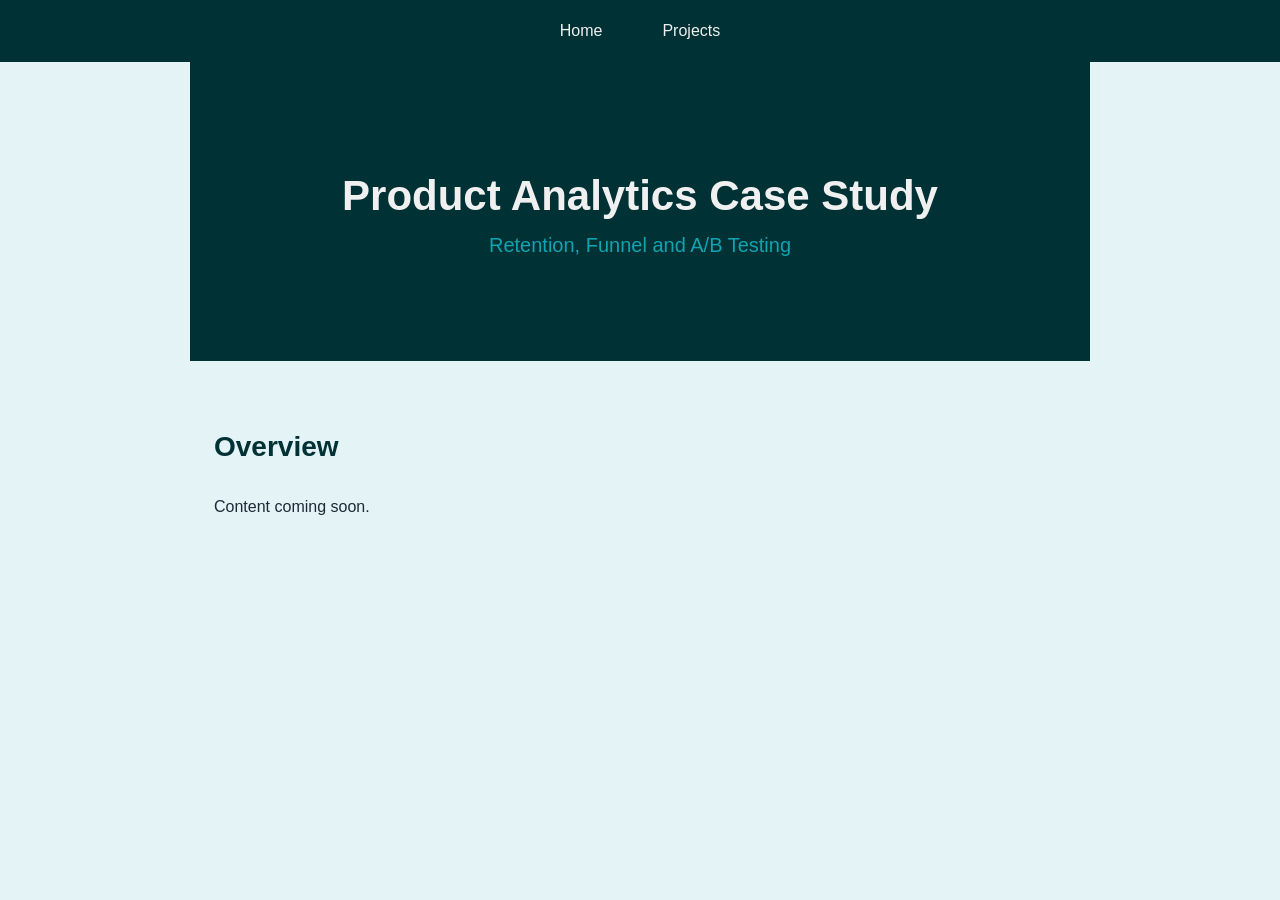
==== project-analytics.html @ c99d394a "Fix skills-group media query bug and clean up CSS" ====
<!DOCTYPE html>
<html lang="en">
<head>
    <meta charset="UTF-8">
    <meta name="viewport" content="width=device-width, initial-scale=1.0">
    <title>Product Analytics Case Study | Sara Hosseini</title>
    <link rel="stylesheet" href="css/style.css">
</head>

<body>
    <header>
        <nav>
            <ul>
                <li><a href="index.html">Home</a></li>
                <li><a href="index.html#projects">Projects</a></li>
            </ul>
        </nav>
    </header>

    <section id="hero">
        <h1>Product Analytics Case Study</h1>
        <p>Retention, Funnel and A/B Testing</p>
    </section>

    <section>
        <h2>Overview</h2>
        <p>Content coming soon.</p>
    </section>

    <script src="js/main.js"></script>
</body>
</html>
---- css/style.css ----
:root {
  --color-dark: #003135;
  --color-primary: #024950;
  --color-accent: #0fa4af;
  --color-warm: #964734;
  --color-bg-soft: #e3f3f6;
  --color-card: #ffffff;
  --color-text: #1f2937;
  --color-muted: #5b6b7a;
  --color-on-dark: #f0f0f0;
  --color-border: #b8dcd8;
}

* {
  margin: 0;
  padding: 0;
  box-sizing: border-box;
}

body {
  font-family: Arial, sans-serif;
  color: var(--color-text);
  line-height: 1.6;
  background-color: var(--color-bg-soft);
}

header {
  background-color: var(--color-dark);
  position: sticky;
  top: 0;
}

nav ul {
  list-style: none;
  display: flex;
  justify-content: center;
  gap: 60px;
  padding: 18px 0;
}

nav a {
  text-decoration: none;
  color: var(--color-on-dark);
}

nav a:hover {
  color: var(--color-accent);
}

#hero {
  text-align: center;
  padding: 100px 24px;
  background-color: var(--color-dark);
}

#hero h1 {
  font-size: 42px;
  color: var(--color-on-dark);
}

#hero p {
  font-size: 20px;
  color: var(--color-accent);
}

section {
  padding: 64px 24px;
  max-width: 900px;
  margin: 0 auto;
}

h2 {
  font-size: 28px;
  margin-bottom: 24px;
  color: var(--color-dark);
}

h3 {
  font-size: 20px;
  margin-bottom: 8px;
  color: var(--color-dark);
}

.skills-group h3 {
  margin-bottom: 12px;
}

.skills-group ul {
  list-style: none;
  display: grid;
  grid-template-columns: repeat(2, 1fr);
  gap: 16px;
  margin-bottom: 32px;
}

.skills-group li {
  background-color: var(--color-card);
  border: 1px solid var(--color-border);
  border-left: 4px solid var(--color-primary);
  box-shadow: 0 1px 3px rgba(11, 37, 69, 0.10);
  padding: 6px 16px;
  border-radius: 6px;
  text-align: left;
}

.project, .experience, .education {
  background-color: var(--color-card);
  padding: 24px;
  border-radius: 8px;
  margin-bottom: 24px;
  border: 1px solid var(--color-border);
  border-left: 4px solid var(--color-primary);
  box-shadow: 0 1px 3px rgba(11, 37, 69, 0.10);
}

.project ul, .experience ul {
  margin-left: 20px;
  margin-bottom: 12px;
}

.project p:has(.btn) {
  margin-bottom: 0;
}

.btn {
  display: inline-block;
  background-color: var(--color-dark);
  color: var(--color-on-dark);
  padding: 10px 24px;
  border-radius: 6px;
  text-decoration: none;
  font-weight: 500;
  margin-right: 12px;
  margin-top: 8px;
}

.btn:hover {
  background-color: var(--color-primary);
}

input[type="text"],
input[type="email"],
textarea {
  width: 100%;
  padding: 10px 12px;
  margin-bottom: 16px;
  border: 1px solid #ccc;
  font-family: inherit;
  border-radius: 4px;
}

input[type="submit"] {
  background-color: var(--color-dark);
  color: var(--color-on-dark);
  padding: 10px 20px;
  border: none;
  cursor: pointer;
  font-family: inherit;
  border-radius: 4px;
}

input[type="submit"]:hover {
  background-color: var(--color-primary);
}

@media (max-width: 600px) {
  nav ul {
    flex-wrap: wrap;
    gap: 16px;
  }

  #hero {
    padding: 60px 16px;
  }

  #hero h1 {
    font-size: 32px;
  }

  section {
    padding: 40px 16px;
  }

  .project, .experience, .education {
    padding: 16px;
  }
}
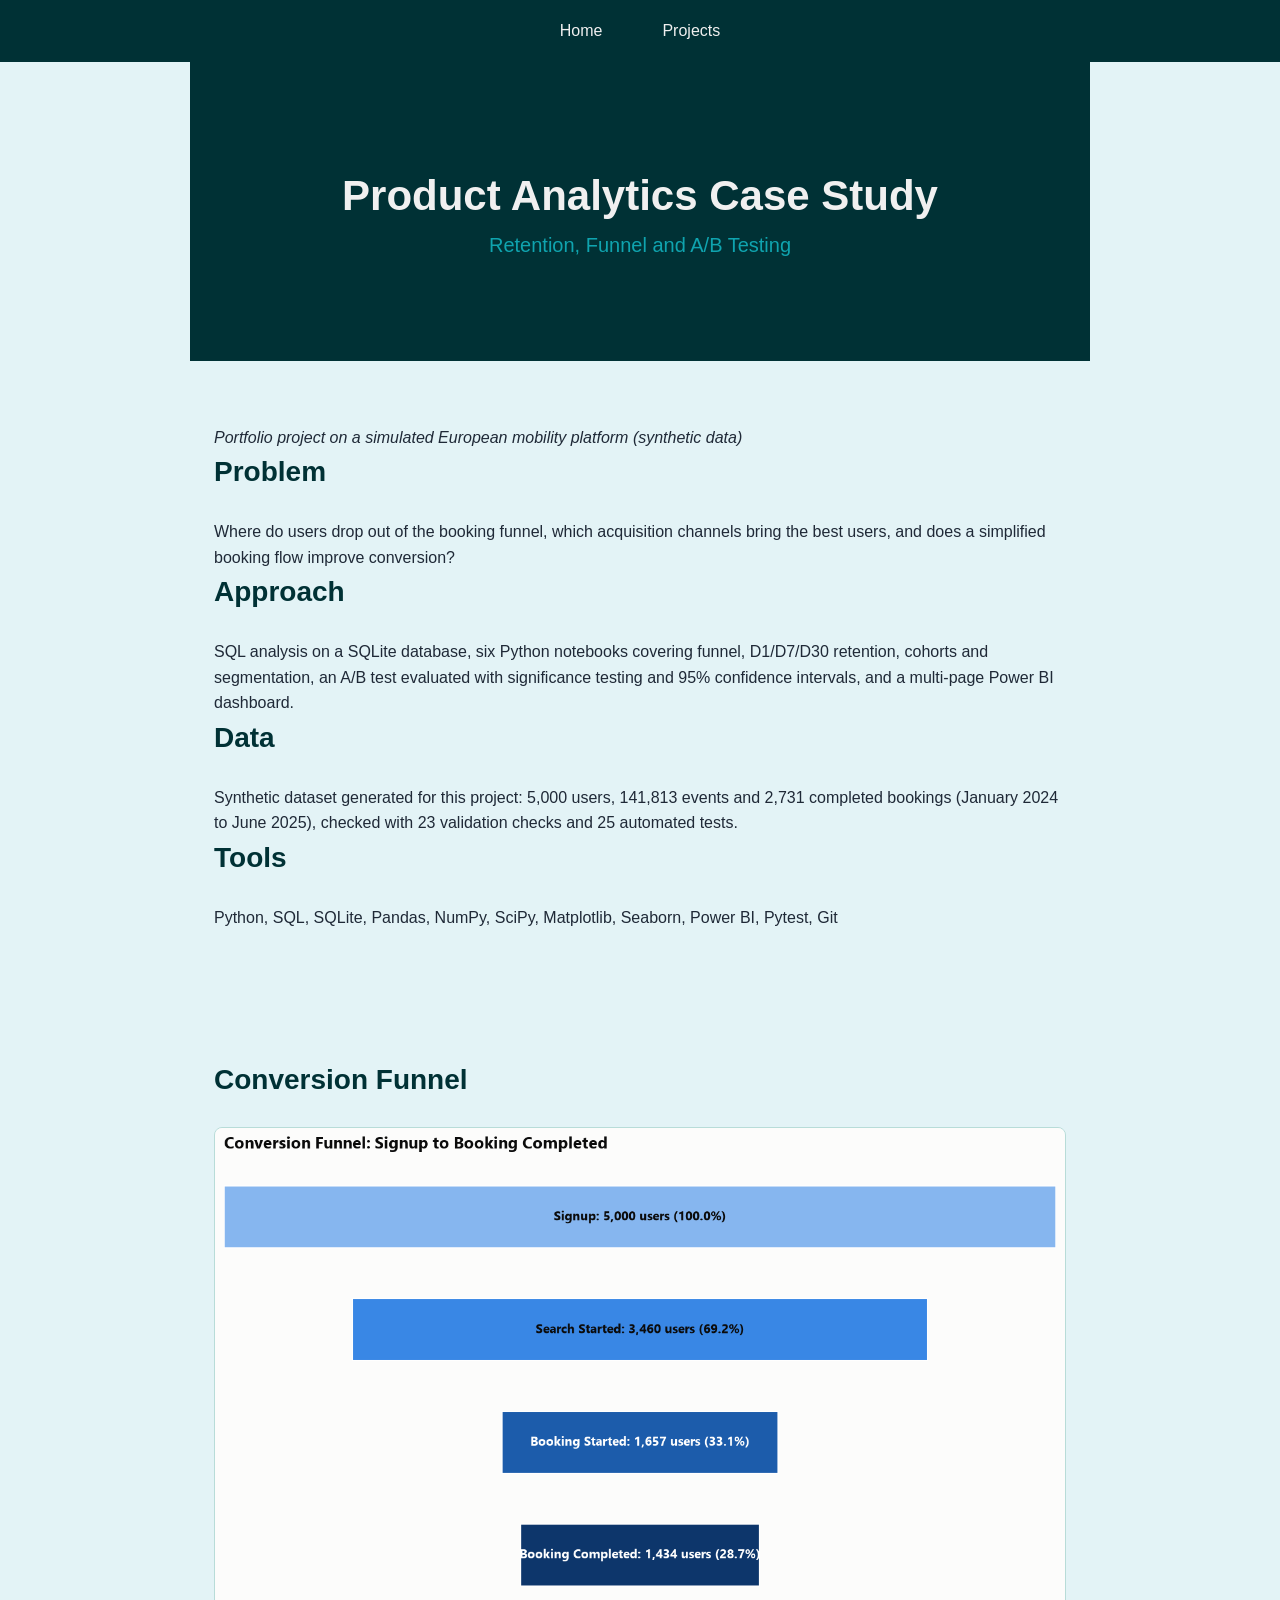
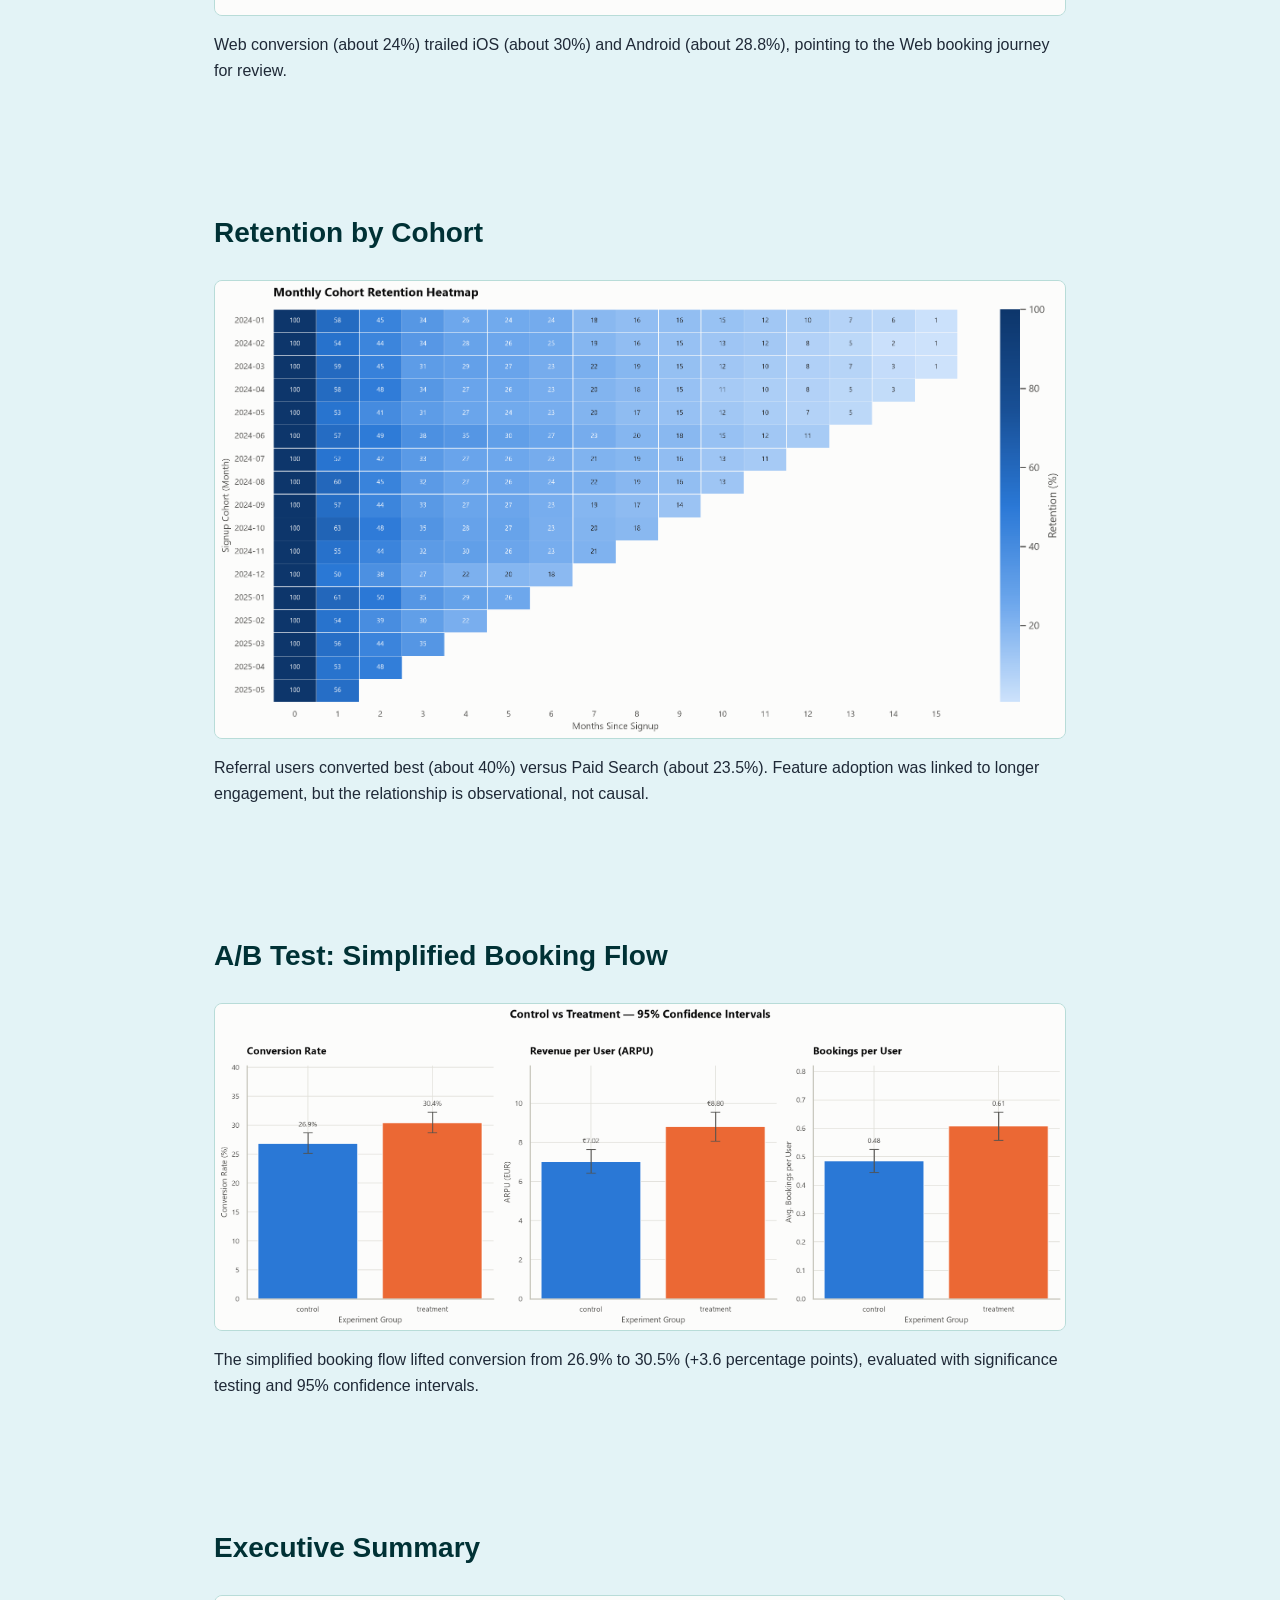
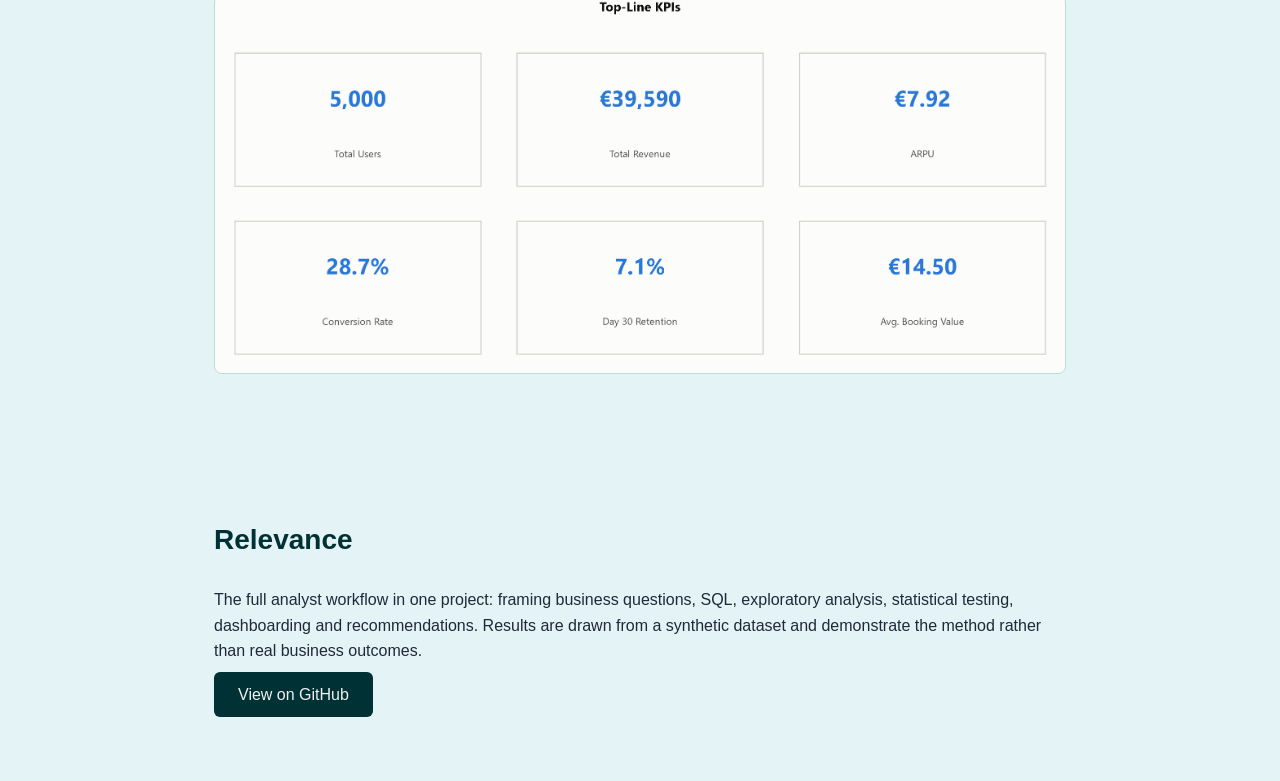
==== commit afbc1763: "Constrain image width for charts" ====
--- a/project-analytics.html
+++ b/project-analytics.html
@@ -23,8 +23,48 @@
     </section>
 
     <section>
-        <h2>Overview</h2>
-        <p>Content coming soon.</p>
+        <p><em>Portfolio project on a simulated European mobility platform (synthetic data)</em></p>
+
+        <h2>Problem</h2>
+        <p>Where do users drop out of the booking funnel, which acquisition channels bring the best users, and does a simplified booking flow improve conversion?</p>
+
+        <h2>Approach</h2>
+        <p>SQL analysis on a SQLite database, six Python notebooks covering funnel, D1/D7/D30 retention, cohorts and segmentation, an A/B test evaluated with significance testing and 95% confidence intervals, and a multi-page Power BI dashboard.</p>
+
+        <h2>Data</h2>
+        <p>Synthetic dataset generated for this project: 5,000 users, 141,813 events and 2,731 completed bookings (January 2024 to June 2025), checked with 23 validation checks and 25 automated tests.</p>
+
+        <h2>Tools</h2>
+        <p>Python, SQL, SQLite, Pandas, NumPy, SciPy, Matplotlib, Seaborn, Power BI, Pytest, Git</p>
+    </section>
+
+    <section>
+        <h2>Conversion Funnel</h2>
+        <img src="assets/images/23_conversion_funnel.png" alt="Conversion funnel chart showing drop-off at each booking stage">
+        <p>Web conversion (about 24%) trailed iOS (about 30%) and Android (about 28.8%), pointing to the Web booking journey for review.</p>
+    </section>
+
+    <section>
+        <h2>Retention by Cohort</h2>
+        <img src="assets/images/21_cohort_retention_heatmap.png" alt="Cohort retention heatmap showing D1, D7 and D30 retention by signup month">
+        <p>Referral users converted best (about 40%) versus Paid Search (about 23.5%). Feature adoption was linked to longer engagement, but the relationship is observational, not causal.</p>
+    </section>
+
+    <section>
+        <h2>A/B Test: Simplified Booking Flow</h2>
+        <img src="assets/images/32_experiment_dashboard.png" alt="A/B test dashboard comparing conversion rate between control and simplified booking flow">
+        <p>The simplified booking flow lifted conversion from 26.9% to 30.5% (+3.6 percentage points), evaluated with significance testing and 95% confidence intervals.</p>
+    </section>
+
+    <section>
+        <h2>Executive Summary</h2>
+        <img src="assets/images/33_executive_kpi_tiles.png" alt="Executive KPI dashboard tiles summarizing key metrics">
+    </section>
+
+    <section>
+        <h2>Relevance</h2>
+        <p>The full analyst workflow in one project: framing business questions, SQL, exploratory analysis, statistical testing, dashboarding and recommendations. Results are drawn from a synthetic dataset and demonstrate the method rather than real business outcomes.</p>
+        <p><a class="btn" href="https://github.com/Sara-Hosseini/product-analytics-case-study" target="_blank" rel="noopener noreferrer">View on GitHub</a></p>
     </section>
 
     <script src="js/main.js"></script>
--- a/css/style.css
+++ b/css/style.css
@@ -162,7 +162,14 @@
 input[type="submit"]:hover {
   background-color: var(--color-primary);
 }
-
+img {
+  max-width: 100%;
+  height: auto;
+  display: block;
+  margin: 16px 0;
+  border-radius: 8px;
+  border: 1px solid var(--color-border);
+}
 @media (max-width: 600px) {
   nav ul {
     flex-wrap: wrap;
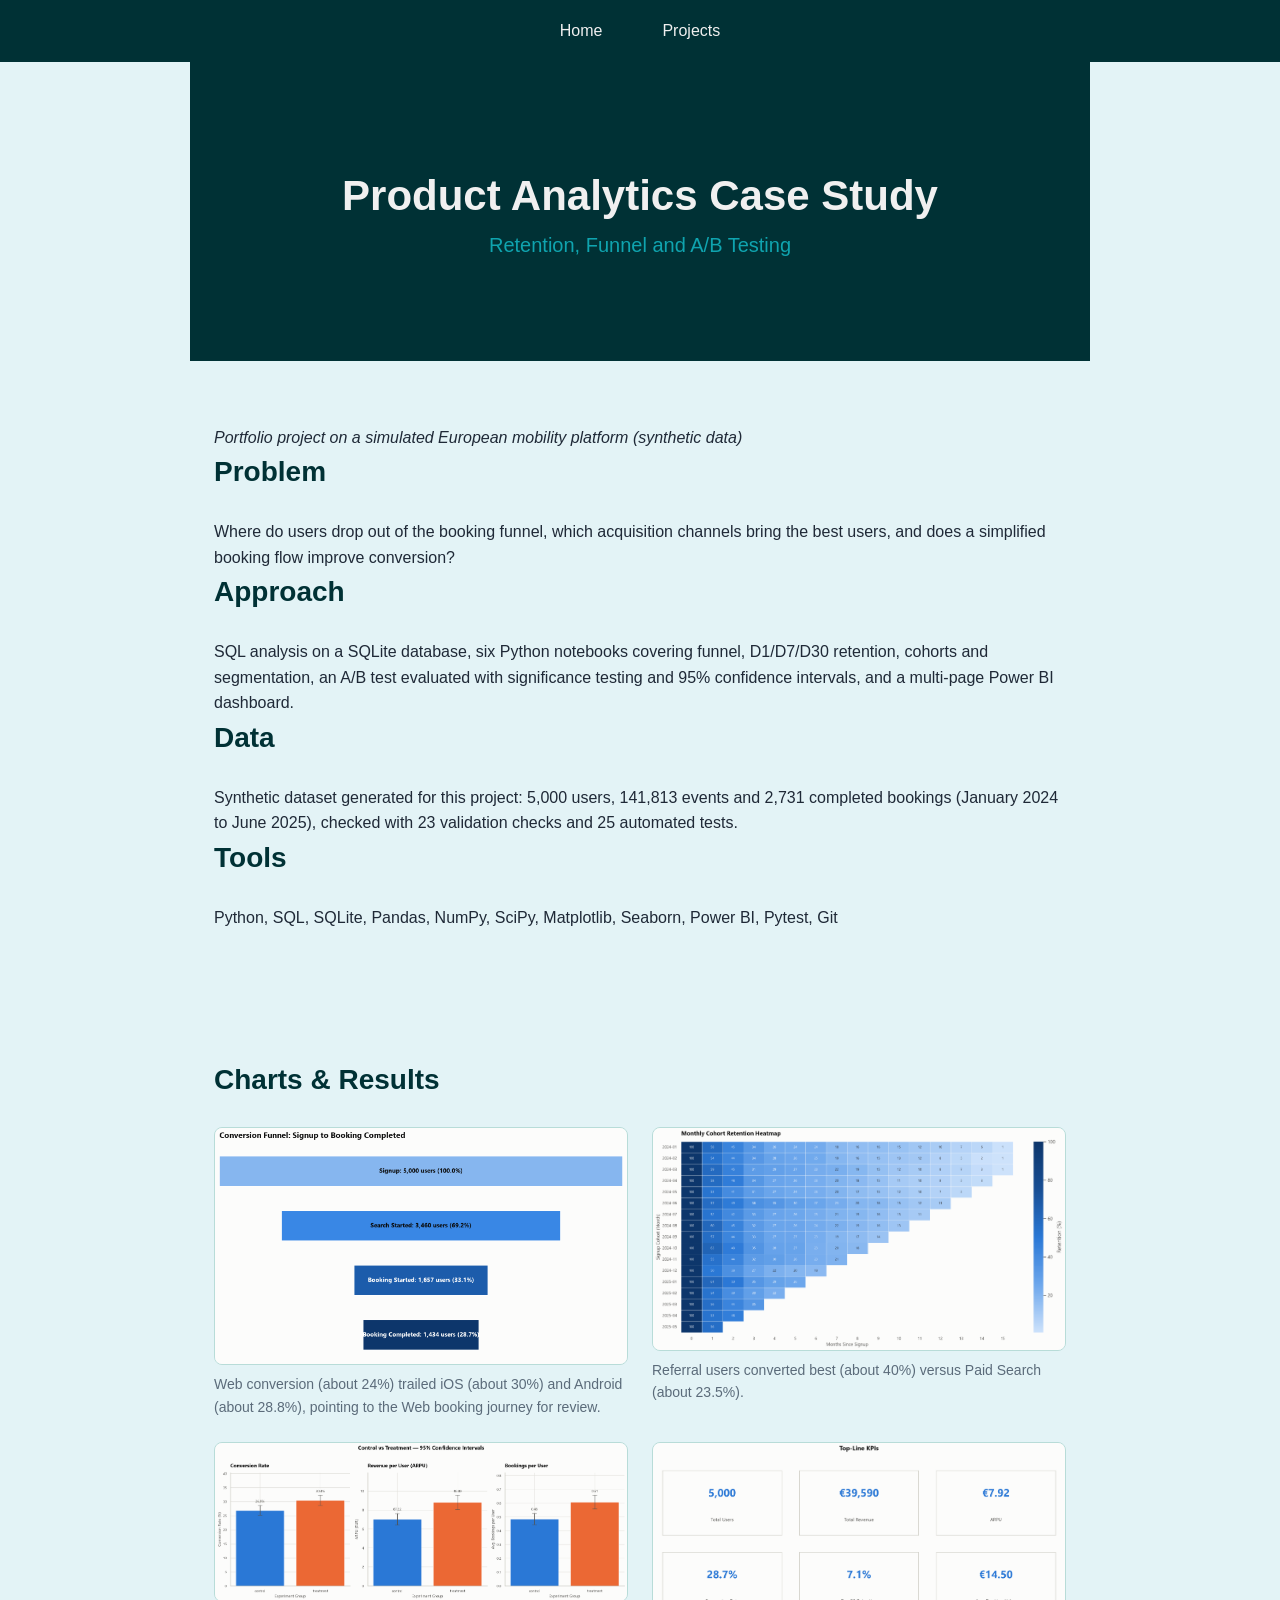
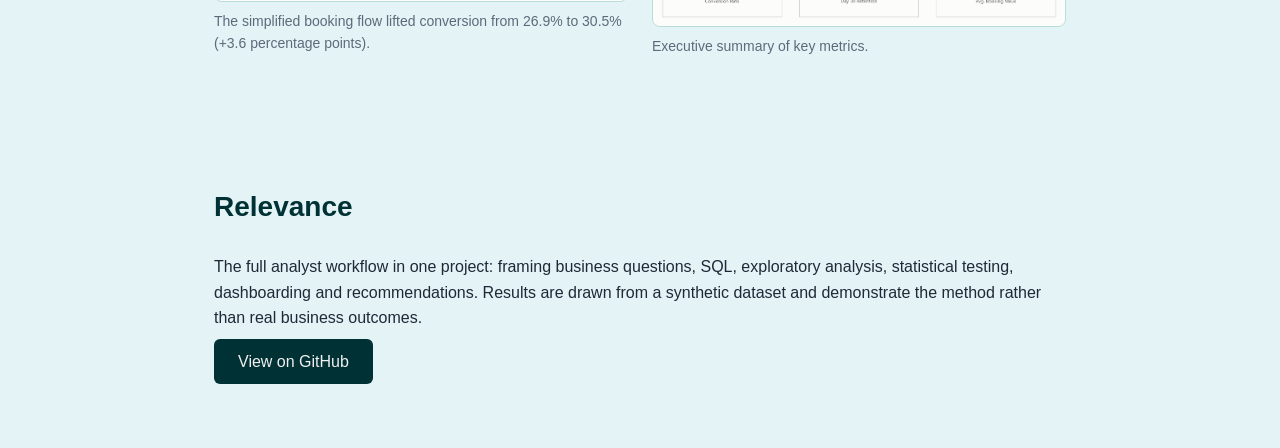
==== commit 2e3824f6: "Center the image lightbox dialog" ====
--- a/project-analytics.html
+++ b/project-analytics.html
@@ -39,26 +39,28 @@
     </section>
 
     <section>
-        <h2>Conversion Funnel</h2>
-        <img src="assets/images/23_conversion_funnel.png" alt="Conversion funnel chart showing drop-off at each booking stage">
-        <p>Web conversion (about 24%) trailed iOS (about 30%) and Android (about 28.8%), pointing to the Web booking journey for review.</p>
-    </section>
-
-    <section>
-        <h2>Retention by Cohort</h2>
-        <img src="assets/images/21_cohort_retention_heatmap.png" alt="Cohort retention heatmap showing D1, D7 and D30 retention by signup month">
-        <p>Referral users converted best (about 40%) versus Paid Search (about 23.5%). Feature adoption was linked to longer engagement, but the relationship is observational, not causal.</p>
-    </section>
-
-    <section>
-        <h2>A/B Test: Simplified Booking Flow</h2>
-        <img src="assets/images/32_experiment_dashboard.png" alt="A/B test dashboard comparing conversion rate between control and simplified booking flow">
-        <p>The simplified booking flow lifted conversion from 26.9% to 30.5% (+3.6 percentage points), evaluated with significance testing and 95% confidence intervals.</p>
-    </section>
-
-    <section>
-        <h2>Executive Summary</h2>
-        <img src="assets/images/33_executive_kpi_tiles.png" alt="Executive KPI dashboard tiles summarizing key metrics">
+        <h2>Charts &amp; Results</h2>
+        <div class="chart-grid">
+            <figure>
+                <img src="assets/images/23_conversion_funnel.png" alt="Conversion funnel chart showing drop-off at each booking stage" onclick="openImage(this)">
+                <figcaption>Web conversion (about 24%) trailed iOS (about 30%) and Android (about 28.8%), pointing to the Web booking journey for review.</figcaption>
+            </figure>
+            <figure>
+                <img src="assets/images/21_cohort_retention_heatmap.png" alt="Cohort retention heatmap showing D1, D7 and D30 retention by signup month" onclick="openImage(this)">
+                <figcaption>Referral users converted best (about 40%) versus Paid Search (about 23.5%).</figcaption>
+            </figure>
+            <figure>
+                <img src="assets/images/32_experiment_dashboard.png" alt="A/B test dashboard comparing conversion rate between control and simplified booking flow" onclick="openImage(this)">
+                <figcaption>The simplified booking flow lifted conversion from 26.9% to 30.5% (+3.6 percentage points).</figcaption>
+            </figure>
+            <figure>
+                <img src="assets/images/33_executive_kpi_tiles.png" alt="Executive KPI dashboard tiles summarizing key metrics" onclick="openImage(this)">
+                <figcaption>Executive summary of key metrics.</figcaption>
+            </figure>
+        </div>
+        <dialog id="imgDialog">
+            <img id="imgDialogContent" src="" alt="">
+        </dialog>
     </section>
 
     <section>
--- a/css/style.css
+++ b/css/style.css
@@ -162,6 +162,7 @@
 input[type="submit"]:hover {
   background-color: var(--color-primary);
 }
+
 img {
   max-width: 100%;
   height: auto;
@@ -170,12 +171,59 @@
   border-radius: 8px;
   border: 1px solid var(--color-border);
 }
+
+.chart-grid {
+  display: grid;
+  grid-template-columns: repeat(2, 1fr);
+  gap: 24px;
+}
+
+.chart-grid figure img {
+  margin: 0 0 8px 0;
+}
+
+.chart-grid figcaption {
+  font-size: 14px;
+  color: var(--color-muted);
+}
+
+.chart-grid img {
+  cursor: pointer;
+}
+
+dialog {
+  border: none;
+  border-radius: 8px;
+  padding: 0;
+  max-width: 90vw;
+  max-height: 90vh;
+  margin: auto;
+  position: fixed;
+}
+
+dialog::backdrop {
+  background: rgba(0, 0, 0, 0.7);
+}
+
+dialog img {
+  display: block;
+  max-width: 100%;
+  max-height: 90vh;
+  margin: 0;
+  border: none;
+  border-radius: 8px;
+}
+
 @media (max-width: 600px) {
   nav ul {
     flex-wrap: wrap;
     gap: 16px;
   }
 
+  .chart-grid {
+    grid-template-columns: 1fr;
+  }
+
   #hero {
     padding: 60px 16px;
   }
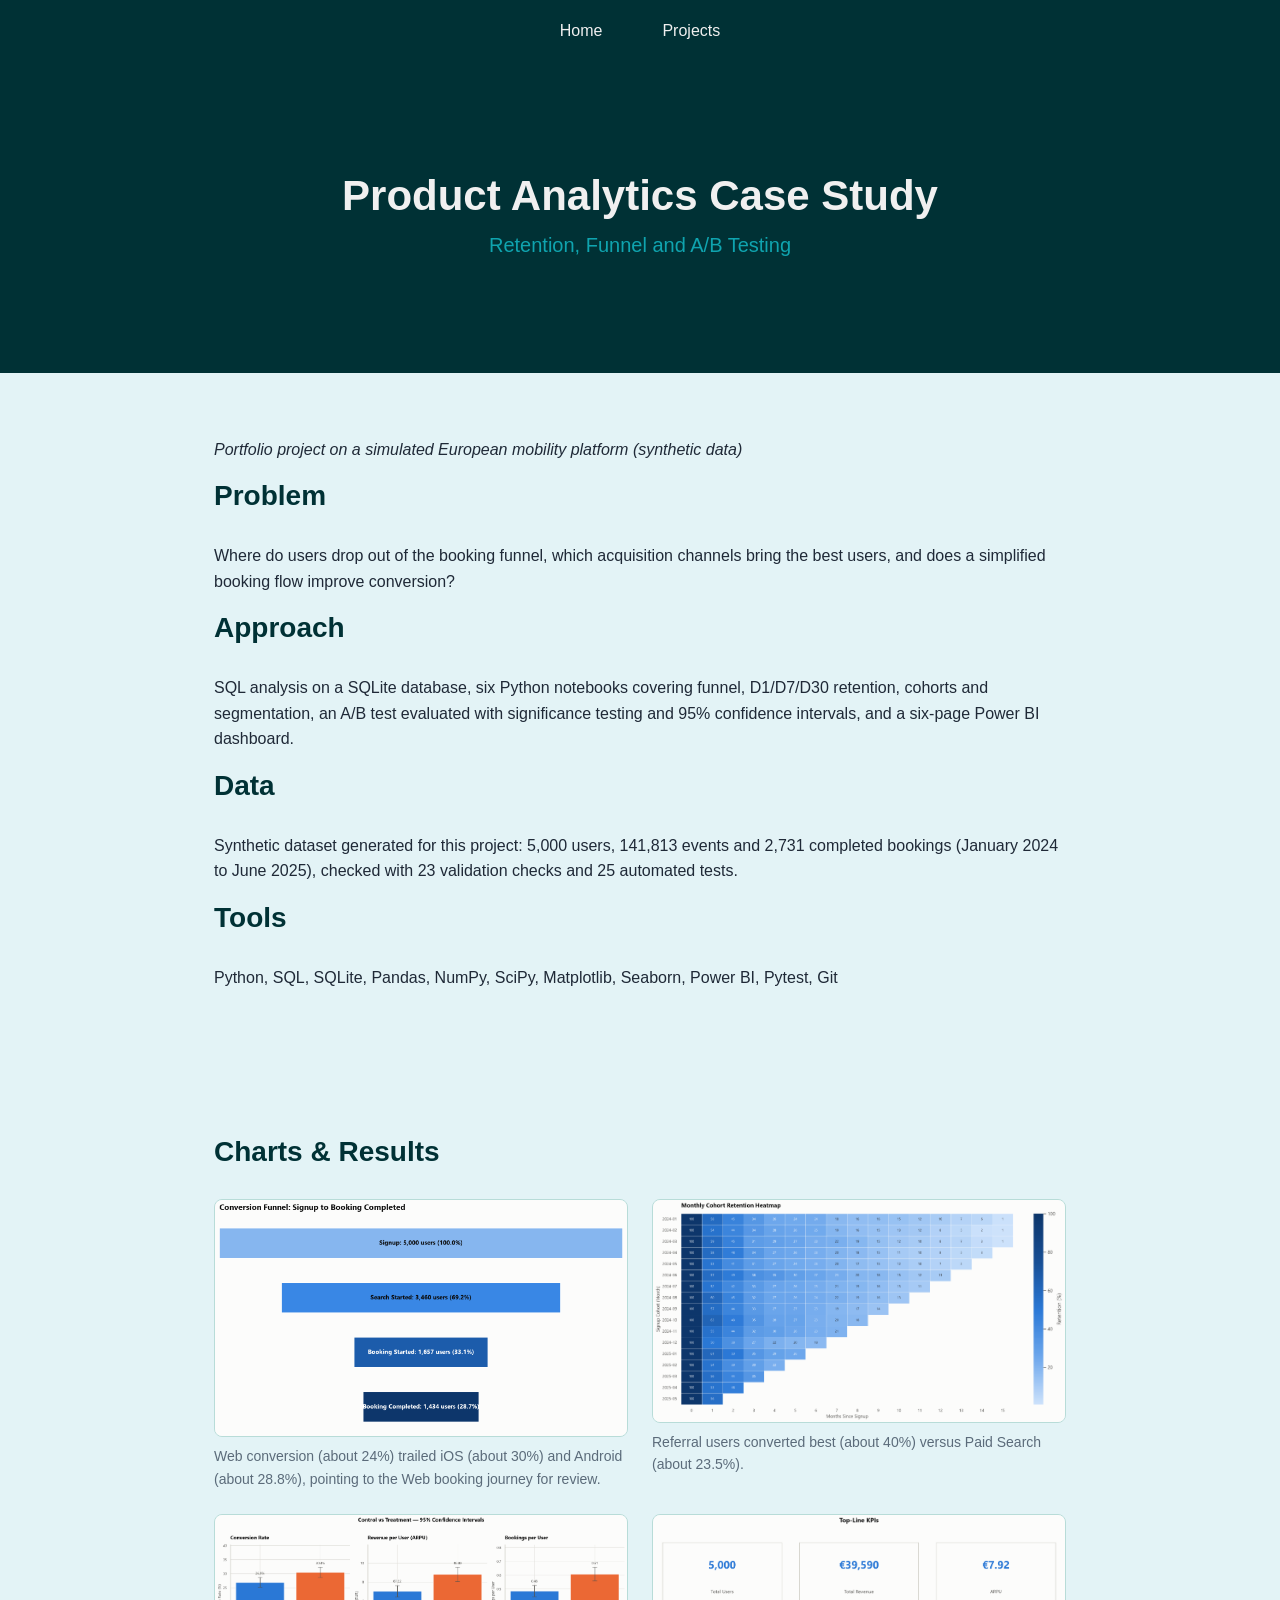
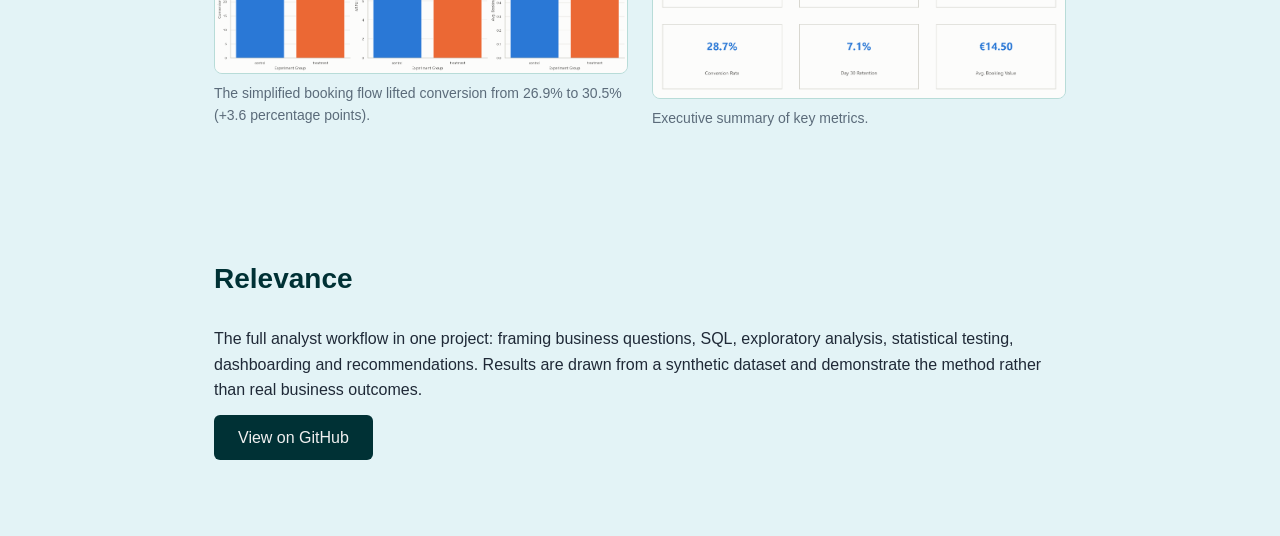
==== commit 279dcd4f: "Use six-page wording on analytics page" ====
--- a/project-analytics.html
+++ b/project-analytics.html
@@ -29,7 +29,7 @@
         <p>Where do users drop out of the booking funnel, which acquisition channels bring the best users, and does a simplified booking flow improve conversion?</p>
 
         <h2>Approach</h2>
-        <p>SQL analysis on a SQLite database, six Python notebooks covering funnel, D1/D7/D30 retention, cohorts and segmentation, an A/B test evaluated with significance testing and 95% confidence intervals, and a multi-page Power BI dashboard.</p>
+        <p>SQL analysis on a SQLite database, six Python notebooks covering funnel, D1/D7/D30 retention, cohorts and segmentation, an A/B test evaluated with significance testing and 95% confidence intervals, and a six-page Power BI dashboard.</p>
 
         <h2>Data</h2>
         <p>Synthetic dataset generated for this project: 5,000 users, 141,813 events and 2,731 completed bookings (January 2024 to June 2025), checked with 23 validation checks and 25 automated tests.</p>
--- a/css/style.css
+++ b/css/style.css
@@ -11,6 +11,11 @@
   --color-border: #b8dcd8;
 }
 
+html, body {
+  margin: 0;
+  padding: 0;
+}
+
 * {
   margin: 0;
   padding: 0;
@@ -51,6 +56,7 @@
   text-align: center;
   padding: 100px 24px;
   background-color: var(--color-dark);
+  max-width: none;
 }
 
 #hero h1 {
@@ -79,6 +85,10 @@
   font-size: 20px;
   margin-bottom: 8px;
   color: var(--color-dark);
+}
+
+p {
+  margin-bottom: 12px;
 }
 
 .skills-group h3 {
@@ -113,13 +123,9 @@
   box-shadow: 0 1px 3px rgba(11, 37, 69, 0.10);
 }
 
-.project ul, .experience ul {
+.project ul, .experience ul, .bullets {
   margin-left: 20px;
   margin-bottom: 12px;
-}
-
-.project p:has(.btn) {
-  margin-bottom: 0;
 }
 
 .btn {
@@ -130,12 +136,27 @@
   border-radius: 6px;
   text-decoration: none;
   font-weight: 500;
-  margin-right: 12px;
-  margin-top: 8px;
 }
 
 .btn:hover {
   background-color: var(--color-primary);
+}
+
+.btn-group {
+  display: flex;
+  flex-wrap: wrap;
+  gap: 12px;
+  margin: 16px 0 32px 0;
+}
+
+.project .btn-group {
+  margin-bottom: 0;
+}
+
+label {
+  display: block;
+  margin-bottom: 4px;
+  font-weight: 500;
 }
 
 input[type="text"],
@@ -180,15 +201,12 @@
 
 .chart-grid figure img {
   margin: 0 0 8px 0;
+  cursor: pointer;
 }
 
 .chart-grid figcaption {
   font-size: 14px;
   color: var(--color-muted);
-}
-
-.chart-grid img {
-  cursor: pointer;
 }
 
 dialog {
@@ -214,6 +232,40 @@
   border-radius: 8px;
 }
 
+.table-wrap {
+  overflow-x: auto;
+  margin: 16px 0 8px 0;
+}
+
+table {
+  width: 100%;
+  border-collapse: collapse;
+  background-color: var(--color-card);
+  font-size: 15px;
+}
+
+th, td {
+  padding: 10px 12px;
+  text-align: left;
+  border-bottom: 1px solid var(--color-border);
+}
+
+th {
+  background-color: var(--color-dark);
+  color: var(--color-on-dark);
+  font-weight: 600;
+}
+
+tbody tr:hover {
+  background-color: var(--color-bg-soft);
+}
+
+.note {
+  font-size: 14px;
+  color: var(--color-muted);
+  margin-bottom: 24px;
+}
+
 @media (max-width: 600px) {
   nav ul {
     flex-wrap: wrap;
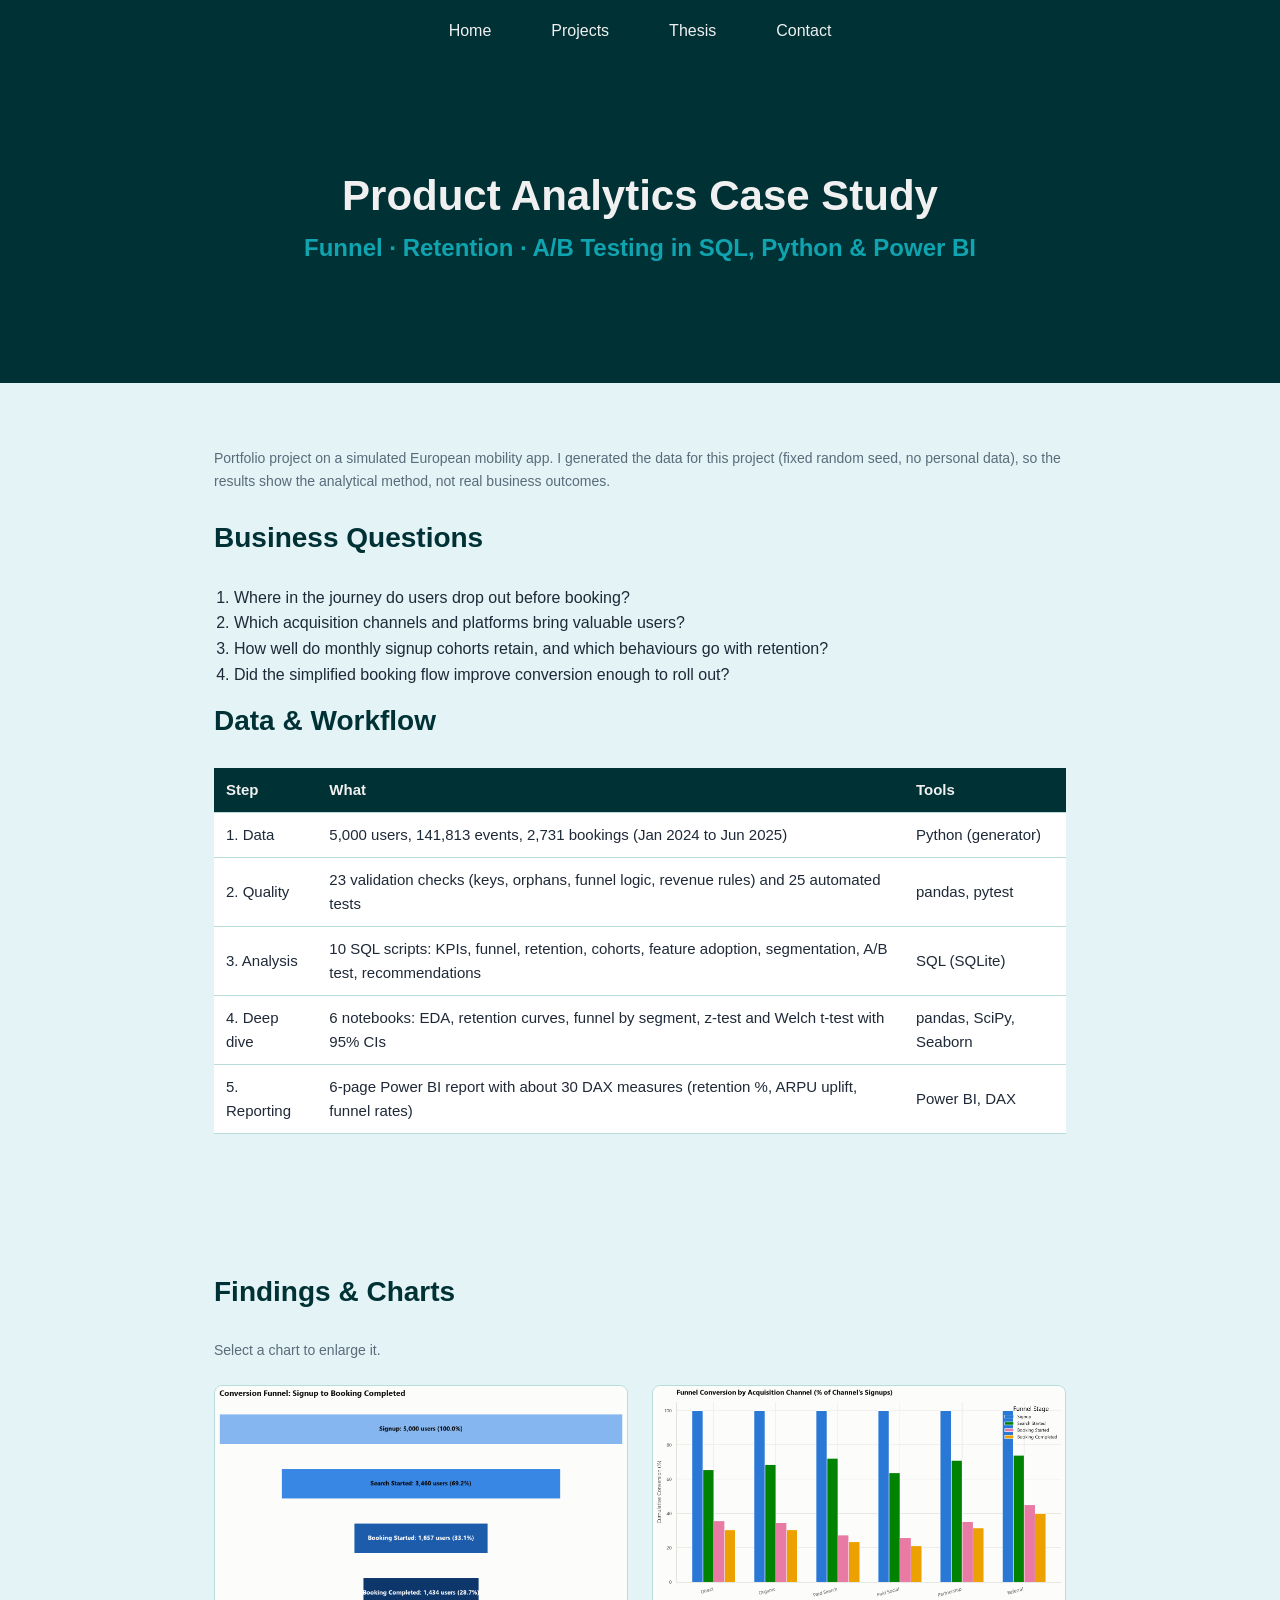
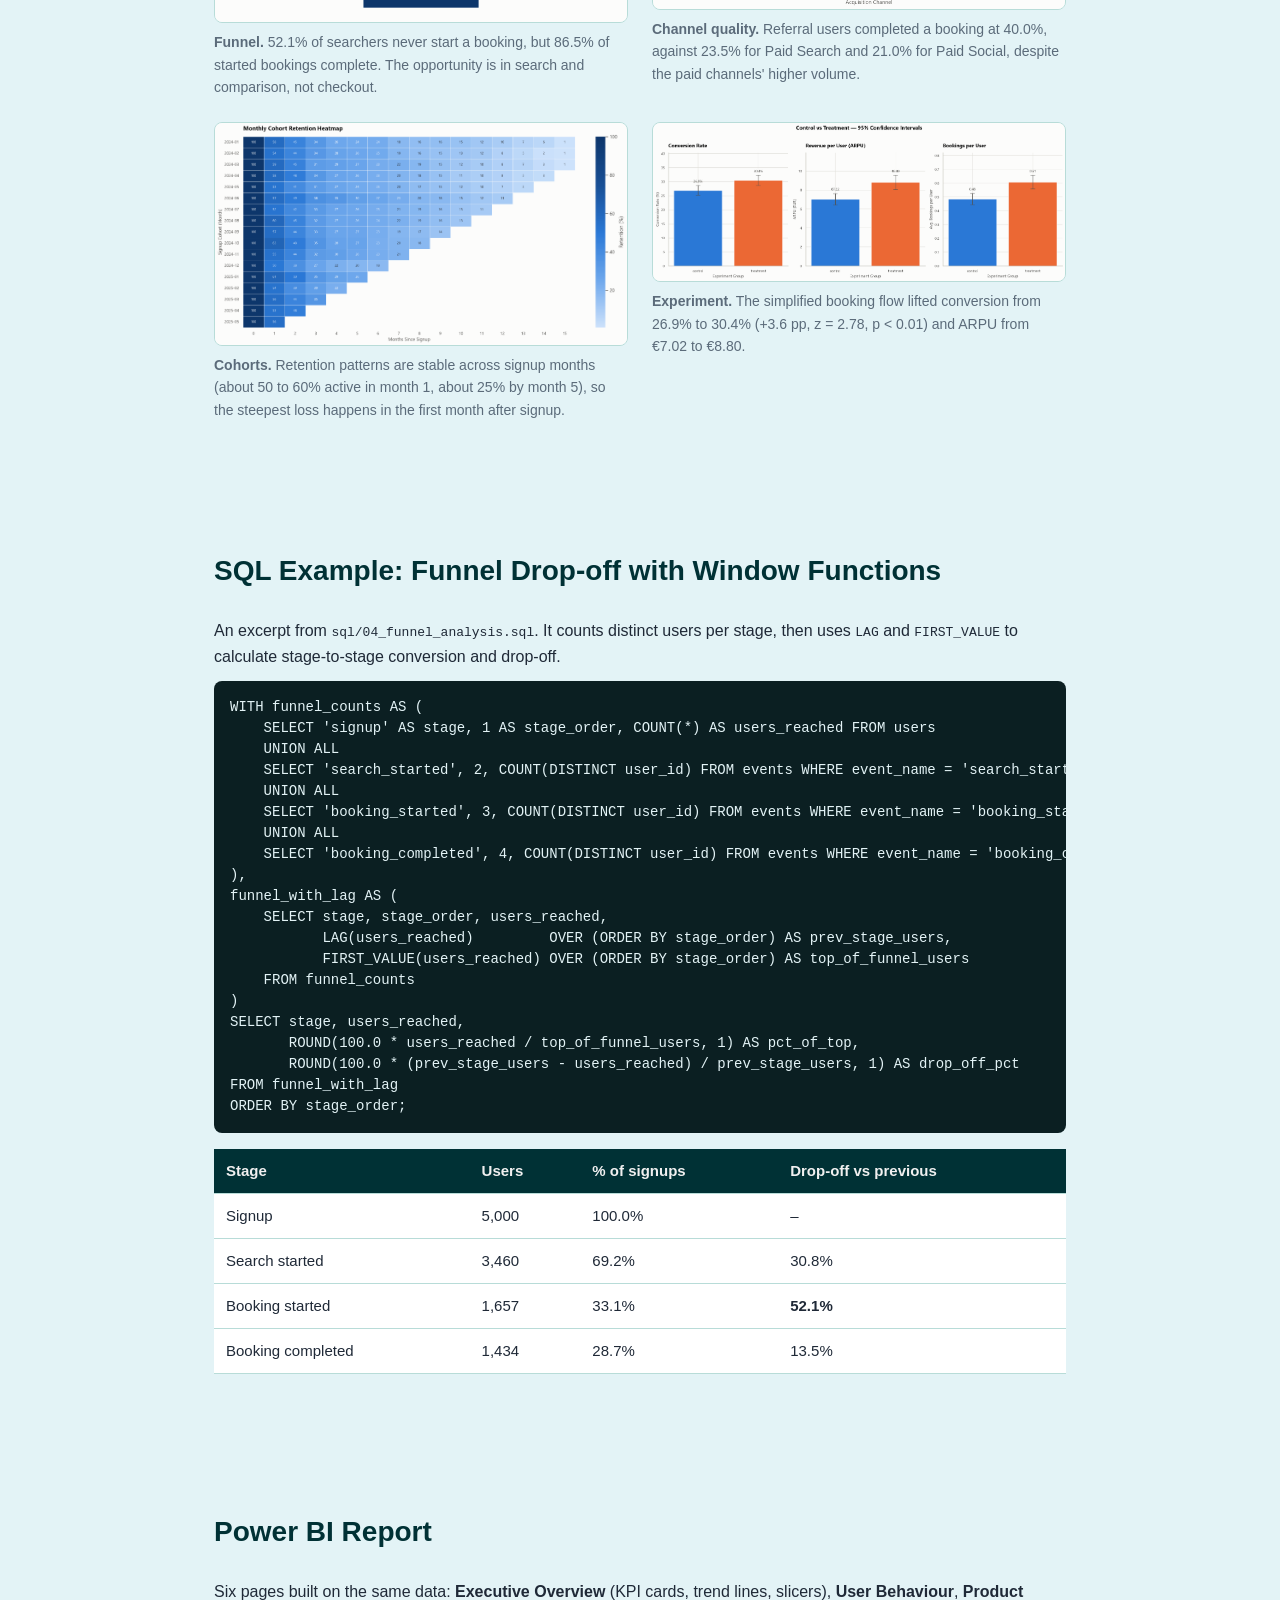
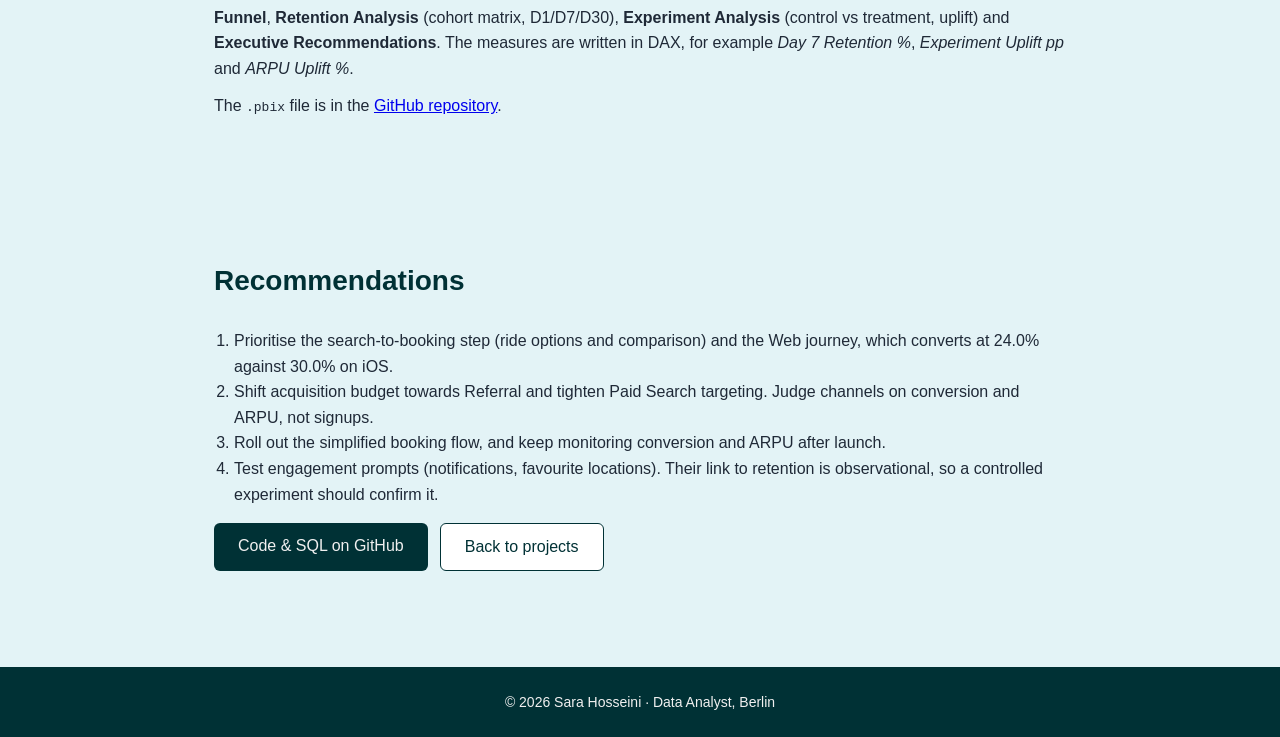
==== commit 04b58c3f: "Reposition site as Data Analyst portfolio: hero, evidence links, SQL example, fixed captions, SEO, a" ====
--- a/project-analytics.html
+++ b/project-analytics.html
@@ -3,72 +3,157 @@
 <head>
     <meta charset="UTF-8">
     <meta name="viewport" content="width=device-width, initial-scale=1.0">
-    <title>Product Analytics Case Study | Sara Hosseini</title>
-    <link rel="stylesheet" href="css/style.css">
+    <title>Product Analytics Case Study (SQL, Python, Power BI) | Sara Hosseini</title>
+    <meta name="description" content="End-to-end product analytics case study by Sara Hosseini: SQL funnel and cohort analysis, Python EDA, A/B testing with confidence intervals and a six-page Power BI dashboard.">
+    <link rel="canonical" href="https://sara-hosseini.github.io/project-analytics.html">
+    <meta property="og:title" content="Product Analytics Case Study | Sara Hosseini">
+    <meta property="og:description" content="Funnel, retention, cohort and A/B test analysis in SQL, Python and Power BI.">
+    <meta property="og:image" content="https://sara-hosseini.github.io/assets/images/23_conversion_funnel.png">
+    <link rel="icon" href="data:image/svg+xml,%3Csvg xmlns='http://www.w3.org/2000/svg' viewBox='0 0 32 32'%3E%3Crect width='32' height='32' rx='6' fill='%23003135'/%3E%3Ctext x='16' y='22' font-family='Arial' font-size='16' font-weight='bold' fill='%230fa4af' text-anchor='middle'%3ESH%3C/text%3E%3C/svg%3E">
+    <link rel="stylesheet" href="css/style.css?v=3">
 </head>
 
 <body>
+    <a class="skip-link" href="#main">Skip to content</a>
     <header>
-        <nav>
+        <nav aria-label="Main">
             <ul>
                 <li><a href="index.html">Home</a></li>
                 <li><a href="index.html#projects">Projects</a></li>
+                <li><a href="project-thesis.html">Thesis</a></li>
+                <li><a href="index.html#contact">Contact</a></li>
             </ul>
         </nav>
     </header>
 
+    <main id="main">
     <section id="hero">
         <h1>Product Analytics Case Study</h1>
-        <p>Retention, Funnel and A/B Testing</p>
+        <p class="hero-title">Funnel · Retention · A/B Testing in SQL, Python &amp; Power BI</p>
     </section>
 
     <section>
-        <p><em>Portfolio project on a simulated European mobility platform (synthetic data)</em></p>
+        <p class="note">Portfolio project on a simulated European mobility app. I generated the data for this project (fixed random seed, no personal data), so the results show the analytical method, not real business outcomes.</p>
 
-        <h2>Problem</h2>
-        <p>Where do users drop out of the booking funnel, which acquisition channels bring the best users, and does a simplified booking flow improve conversion?</p>
+        <h2>Business Questions</h2>
+        <ol class="bullets">
+            <li>Where in the journey do users drop out before booking?</li>
+            <li>Which acquisition channels and platforms bring valuable users?</li>
+            <li>How well do monthly signup cohorts retain, and which behaviours go with retention?</li>
+            <li>Did the simplified booking flow improve conversion enough to roll out?</li>
+        </ol>
 
-        <h2>Approach</h2>
-        <p>SQL analysis on a SQLite database, six Python notebooks covering funnel, D1/D7/D30 retention, cohorts and segmentation, an A/B test evaluated with significance testing and 95% confidence intervals, and a six-page Power BI dashboard.</p>
-
-        <h2>Data</h2>
-        <p>Synthetic dataset generated for this project: 5,000 users, 141,813 events and 2,731 completed bookings (January 2024 to June 2025), checked with 23 validation checks and 25 automated tests.</p>
-
-        <h2>Tools</h2>
-        <p>Python, SQL, SQLite, Pandas, NumPy, SciPy, Matplotlib, Seaborn, Power BI, Pytest, Git</p>
+        <h2>Data &amp; Workflow</h2>
+        <div class="table-wrap">
+            <table>
+                <thead><tr><th>Step</th><th>What</th><th>Tools</th></tr></thead>
+                <tbody>
+                    <tr><td>1. Data</td><td>5,000 users, 141,813 events, 2,731 bookings (Jan 2024 to Jun 2025)</td><td>Python (generator)</td></tr>
+                    <tr><td>2. Quality</td><td>23 validation checks (keys, orphans, funnel logic, revenue rules) and 25 automated tests</td><td>pandas, pytest</td></tr>
+                    <tr><td>3. Analysis</td><td>10 SQL scripts: KPIs, funnel, retention, cohorts, feature adoption, segmentation, A/B test, recommendations</td><td>SQL (SQLite)</td></tr>
+                    <tr><td>4. Deep dive</td><td>6 notebooks: EDA, retention curves, funnel by segment, z-test and Welch t-test with 95% CIs</td><td>pandas, SciPy, Seaborn</td></tr>
+                    <tr><td>5. Reporting</td><td>6-page Power BI report with about 30 DAX measures (retention %, ARPU uplift, funnel rates)</td><td>Power BI, DAX</td></tr>
+                </tbody>
+            </table>
+        </div>
     </section>
 
     <section>
-        <h2>Charts &amp; Results</h2>
+        <h2>Findings &amp; Charts</h2>
+        <p class="note">Select a chart to enlarge it.</p>
         <div class="chart-grid">
             <figure>
-                <img src="assets/images/23_conversion_funnel.png" alt="Conversion funnel chart showing drop-off at each booking stage" onclick="openImage(this)">
-                <figcaption>Web conversion (about 24%) trailed iOS (about 30%) and Android (about 28.8%), pointing to the Web booking journey for review.</figcaption>
+                <button class="img-button" type="button" aria-label="Enlarge conversion funnel chart">
+                    <img src="assets/images/23_conversion_funnel.png" alt="Conversion funnel: 5,000 signups, 3,460 searched, 1,657 started a booking, 1,434 completed a booking" loading="lazy" width="1410" height="808">
+                </button>
+                <figcaption><strong>Funnel.</strong> 52.1% of searchers never start a booking, but 86.5% of started bookings complete. The opportunity is in search and comparison, not checkout.</figcaption>
             </figure>
             <figure>
-                <img src="assets/images/21_cohort_retention_heatmap.png" alt="Cohort retention heatmap showing D1, D7 and D30 retention by signup month" onclick="openImage(this)">
-                <figcaption>Referral users converted best (about 40%) versus Paid Search (about 23.5%).</figcaption>
+                <button class="img-button" type="button" aria-label="Enlarge funnel by acquisition channel chart">
+                    <img src="assets/images/27_funnel_by_channel.png" alt="Funnel conversion by acquisition channel; Referral highest at 40 percent booking completion, Paid Social lowest at about 21 percent" loading="lazy" width="1634" height="883">
+                </button>
+                <figcaption><strong>Channel quality.</strong> Referral users completed a booking at 40.0%, against 23.5% for Paid Search and 21.0% for Paid Social, despite the paid channels' higher volume.</figcaption>
             </figure>
             <figure>
-                <img src="assets/images/32_experiment_dashboard.png" alt="A/B test dashboard comparing conversion rate between control and simplified booking flow" onclick="openImage(this)">
-                <figcaption>The simplified booking flow lifted conversion from 26.9% to 30.5% (+3.6 percentage points).</figcaption>
+                <button class="img-button" type="button" aria-label="Enlarge cohort retention heatmap">
+                    <img src="assets/images/21_cohort_retention_heatmap.png" alt="Monthly cohort retention heatmap; around 50 to 60 percent of each cohort returns in month 1, falling to about 25 percent by month 5" loading="lazy" width="1925" height="1035">
+                </button>
+                <figcaption><strong>Cohorts.</strong> Retention patterns are stable across signup months (about 50 to 60% active in month 1, about 25% by month 5), so the steepest loss happens in the first month after signup.</figcaption>
             </figure>
             <figure>
-                <img src="assets/images/33_executive_kpi_tiles.png" alt="Executive KPI dashboard tiles summarizing key metrics" onclick="openImage(this)">
-                <figcaption>Executive summary of key metrics.</figcaption>
+                <button class="img-button" type="button" aria-label="Enlarge A/B test results chart">
+                    <img src="assets/images/32_experiment_dashboard.png" alt="A/B test: conversion 26.9 percent control versus 30.4 percent treatment, ARPU 7.02 versus 8.80 euros, with 95 percent confidence intervals" loading="lazy" width="2234" height="857">
+                </button>
+                <figcaption><strong>Experiment.</strong> The simplified booking flow lifted conversion from 26.9% to 30.4% (+3.6 pp, z = 2.78, p &lt; 0.01) and ARPU from €7.02 to €8.80.</figcaption>
             </figure>
         </div>
-        <dialog id="imgDialog">
+        <dialog id="imgDialog" aria-label="Enlarged chart">
             <img id="imgDialogContent" src="" alt="">
         </dialog>
     </section>
 
+    <section id="sql">
+        <h2>SQL Example: Funnel Drop-off with Window Functions</h2>
+        <p>An excerpt from <code>sql/04_funnel_analysis.sql</code>. It counts distinct users per stage, then uses <code>LAG</code> and <code>FIRST_VALUE</code> to calculate stage-to-stage conversion and drop-off.</p>
+<pre class="sql"><code>WITH funnel_counts AS (
+    SELECT 'signup' AS stage, 1 AS stage_order, COUNT(*) AS users_reached FROM users
+    UNION ALL
+    SELECT 'search_started', 2, COUNT(DISTINCT user_id) FROM events WHERE event_name = 'search_started'
+    UNION ALL
+    SELECT 'booking_started', 3, COUNT(DISTINCT user_id) FROM events WHERE event_name = 'booking_started'
+    UNION ALL
+    SELECT 'booking_completed', 4, COUNT(DISTINCT user_id) FROM events WHERE event_name = 'booking_completed'
+),
+funnel_with_lag AS (
+    SELECT stage, stage_order, users_reached,
+           LAG(users_reached)         OVER (ORDER BY stage_order) AS prev_stage_users,
+           FIRST_VALUE(users_reached) OVER (ORDER BY stage_order) AS top_of_funnel_users
+    FROM funnel_counts
+)
+SELECT stage, users_reached,
+       ROUND(100.0 * users_reached / top_of_funnel_users, 1) AS pct_of_top,
+       ROUND(100.0 * (prev_stage_users - users_reached) / prev_stage_users, 1) AS drop_off_pct
+FROM funnel_with_lag
+ORDER BY stage_order;</code></pre>
+        <div class="table-wrap">
+            <table>
+                <thead><tr><th>Stage</th><th>Users</th><th>% of signups</th><th>Drop-off vs previous</th></tr></thead>
+                <tbody>
+                    <tr><td>Signup</td><td>5,000</td><td>100.0%</td><td>–</td></tr>
+                    <tr><td>Search started</td><td>3,460</td><td>69.2%</td><td>30.8%</td></tr>
+                    <tr><td>Booking started</td><td>1,657</td><td>33.1%</td><td><strong>52.1%</strong></td></tr>
+                    <tr><td>Booking completed</td><td>1,434</td><td>28.7%</td><td>13.5%</td></tr>
+                </tbody>
+            </table>
+        </div>
+    </section>
+
+    <section id="powerbi">
+        <h2>Power BI Report</h2>
+        <p>Six pages built on the same data: <strong>Executive Overview</strong> (KPI cards, trend lines, slicers), <strong>User Behaviour</strong>, <strong>Product Funnel</strong>, <strong>Retention Analysis</strong> (cohort matrix, D1/D7/D30), <strong>Experiment Analysis</strong> (control vs treatment, uplift) and <strong>Executive Recommendations</strong>. The measures are written in DAX, for example <em>Day 7 Retention %</em>, <em>Experiment Uplift pp</em> and <em>ARPU Uplift %</em>.</p>
+        <!-- TODO: add Power BI page screenshots (assets/images/powerbi-*.png) here -->
+        <p>The <code>.pbix</code> file is in the <a href="https://github.com/Sara-Hosseini/product-analytics-case-study/tree/main/dashboard" target="_blank" rel="noopener noreferrer">GitHub repository</a>.</p>
+    </section>
+
     <section>
-        <h2>Relevance</h2>
-        <p>The full analyst workflow in one project: framing business questions, SQL, exploratory analysis, statistical testing, dashboarding and recommendations. Results are drawn from a synthetic dataset and demonstrate the method rather than real business outcomes.</p>
-        <p><a class="btn" href="https://github.com/Sara-Hosseini/product-analytics-case-study" target="_blank" rel="noopener noreferrer">View on GitHub</a></p>
+        <h2>Recommendations</h2>
+        <ol class="bullets">
+            <li>Prioritise the search-to-booking step (ride options and comparison) and the Web journey, which converts at 24.0% against 30.0% on iOS.</li>
+            <li>Shift acquisition budget towards Referral and tighten Paid Search targeting. Judge channels on conversion and ARPU, not signups.</li>
+            <li>Roll out the simplified booking flow, and keep monitoring conversion and ARPU after launch.</li>
+            <li>Test engagement prompts (notifications, favourite locations). Their link to retention is observational, so a controlled experiment should confirm it.</li>
+        </ol>
+        <div class="btn-group">
+            <a class="btn" href="https://github.com/Sara-Hosseini/product-analytics-case-study" target="_blank" rel="noopener noreferrer">Code &amp; SQL on GitHub</a>
+            <a class="btn btn-secondary" href="index.html#projects">Back to projects</a>
+        </div>
     </section>
+    </main>
+
+    <footer>
+        <p>© 2026 Sara Hosseini · Data Analyst, Berlin</p>
+    </footer>
 
     <script src="js/main.js"></script>
 </body>
-</html>+</html>
--- a/css/style.css
+++ b/css/style.css
@@ -265,8 +265,27 @@
   color: var(--color-muted);
   margin-bottom: 24px;
 }
+.about-layout {
+  display: flex;
+  align-items: center;
+  gap: 32px;
+}
+
+.profile-photo {
+  width: 200px;
+  height: 200px;
+  object-fit: cover;
+  border-radius: 50%;
+  margin: 0;
+  border: 4px solid var(--color-card);
+  box-shadow: 0 2px 8px rgba(0, 0, 0, 0.15);
+  flex-shrink: 0;
+}
 
 @media (max-width: 600px) {
+    .about-layout {
+    flex-direction: column;
+  }
   nav ul {
     flex-wrap: wrap;
     gap: 16px;
@@ -291,4 +310,139 @@
   .project, .experience, .education {
     padding: 16px;
   }
-}+}
+
+/* ---------- v3: repositioning additions ---------- */
+.skip-link {
+  position: absolute;
+  left: -9999px;
+  top: 0;
+  background: var(--color-accent);
+  color: var(--color-dark);
+  padding: 8px 16px;
+  z-index: 100;
+}
+.skip-link:focus { left: 8px; top: 8px; }
+
+header { z-index: 50; }
+
+a:focus-visible, .btn:focus-visible, button:focus-visible,
+input:focus-visible, textarea:focus-visible {
+  outline: 3px solid var(--color-accent);
+  outline-offset: 2px;
+}
+
+#hero .hero-title {
+  font-size: 24px;
+  font-weight: 600;
+  color: var(--color-accent);
+  margin-bottom: 16px;
+}
+#hero .hero-sub {
+  font-size: 18px;
+  color: var(--color-on-dark);
+  max-width: 720px;
+  margin: 0 auto 24px auto;
+}
+.hero-cta { justify-content: center; margin-bottom: 40px; }
+
+.btn-accent { background-color: var(--color-accent); color: var(--color-dark); font-weight: 600; }
+.btn-accent:hover { background-color: #3cc3cc; }
+.btn-outline { background: transparent; border: 1px solid var(--color-on-dark); }
+.btn-outline:hover { background-color: var(--color-primary); }
+.btn-secondary { background-color: var(--color-card); color: var(--color-dark); border: 1px solid var(--color-dark); }
+.btn-secondary:hover { background-color: var(--color-bg-soft); }
+
+.stats {
+  list-style: none;
+  display: grid;
+  grid-template-columns: repeat(4, 1fr);
+  gap: 16px;
+  max-width: 860px;
+  margin: 0 auto;
+}
+.stats li {
+  border: 1px solid rgba(240, 240, 240, 0.25);
+  border-radius: 8px;
+  padding: 14px 10px;
+}
+.stats strong { display: block; font-size: 24px; color: var(--color-on-dark); }
+.stats span { font-size: 14px; color: #b8dcd8; }
+
+.cards {
+  display: grid;
+  grid-template-columns: repeat(2, 1fr);
+  gap: 16px;
+}
+.card {
+  background: var(--color-card);
+  border: 1px solid var(--color-border);
+  border-top: 4px solid var(--color-accent);
+  border-radius: 8px;
+  padding: 20px;
+}
+.card h3 { font-size: 18px; }
+.card p { margin-bottom: 0; }
+
+.skills-group li strong { color: var(--color-dark); }
+
+.tags { display: flex; flex-wrap: wrap; gap: 8px; }
+.tags span {
+  background: var(--color-bg-soft);
+  border: 1px solid var(--color-border);
+  color: var(--color-primary);
+  border-radius: 999px;
+  padding: 2px 12px;
+  font-size: 14px;
+  font-weight: 600;
+}
+
+.inline-figure img { max-height: 320px; width: auto; margin: 16px 0; }
+
+pre.sql {
+  background: #0b1f22;
+  color: #e3f3f6;
+  padding: 16px;
+  border-radius: 8px;
+  overflow-x: auto;
+  font-size: 14px;
+  line-height: 1.5;
+  margin: 12px 0 16px 0;
+}
+
+.img-button {
+  display: block;
+  padding: 0;
+  border: none;
+  background: none;
+  cursor: zoom-in;
+  width: 100%;
+  text-align: left;
+}
+
+footer {
+  background: var(--color-dark);
+  color: var(--color-on-dark);
+  text-align: center;
+  padding: 24px 16px;
+  font-size: 14px;
+}
+footer p { margin: 0; }
+
+@media (max-width: 900px) {
+  nav ul { gap: 28px; }
+  .stats { grid-template-columns: repeat(2, 1fr); }
+}
+
+@media (max-width: 600px) {
+  nav ul { gap: 8px 16px; padding: 12px 8px; font-size: 15px; }
+  #hero .hero-title { font-size: 20px; }
+  #hero .hero-sub { font-size: 16px; }
+  .cards { grid-template-columns: 1fr; }
+  .skills-group ul { grid-template-columns: 1fr; }
+  .stats strong { font-size: 20px; }
+}
+.stats a { display: block; text-decoration: none; height: 100%; }
+.stats li:hover { border-color: var(--color-accent); }
+.evidence { font-size: 15px; margin-top: 16px; margin-bottom: 0; }
+.evidence a { color: var(--color-primary); font-weight: 600; }
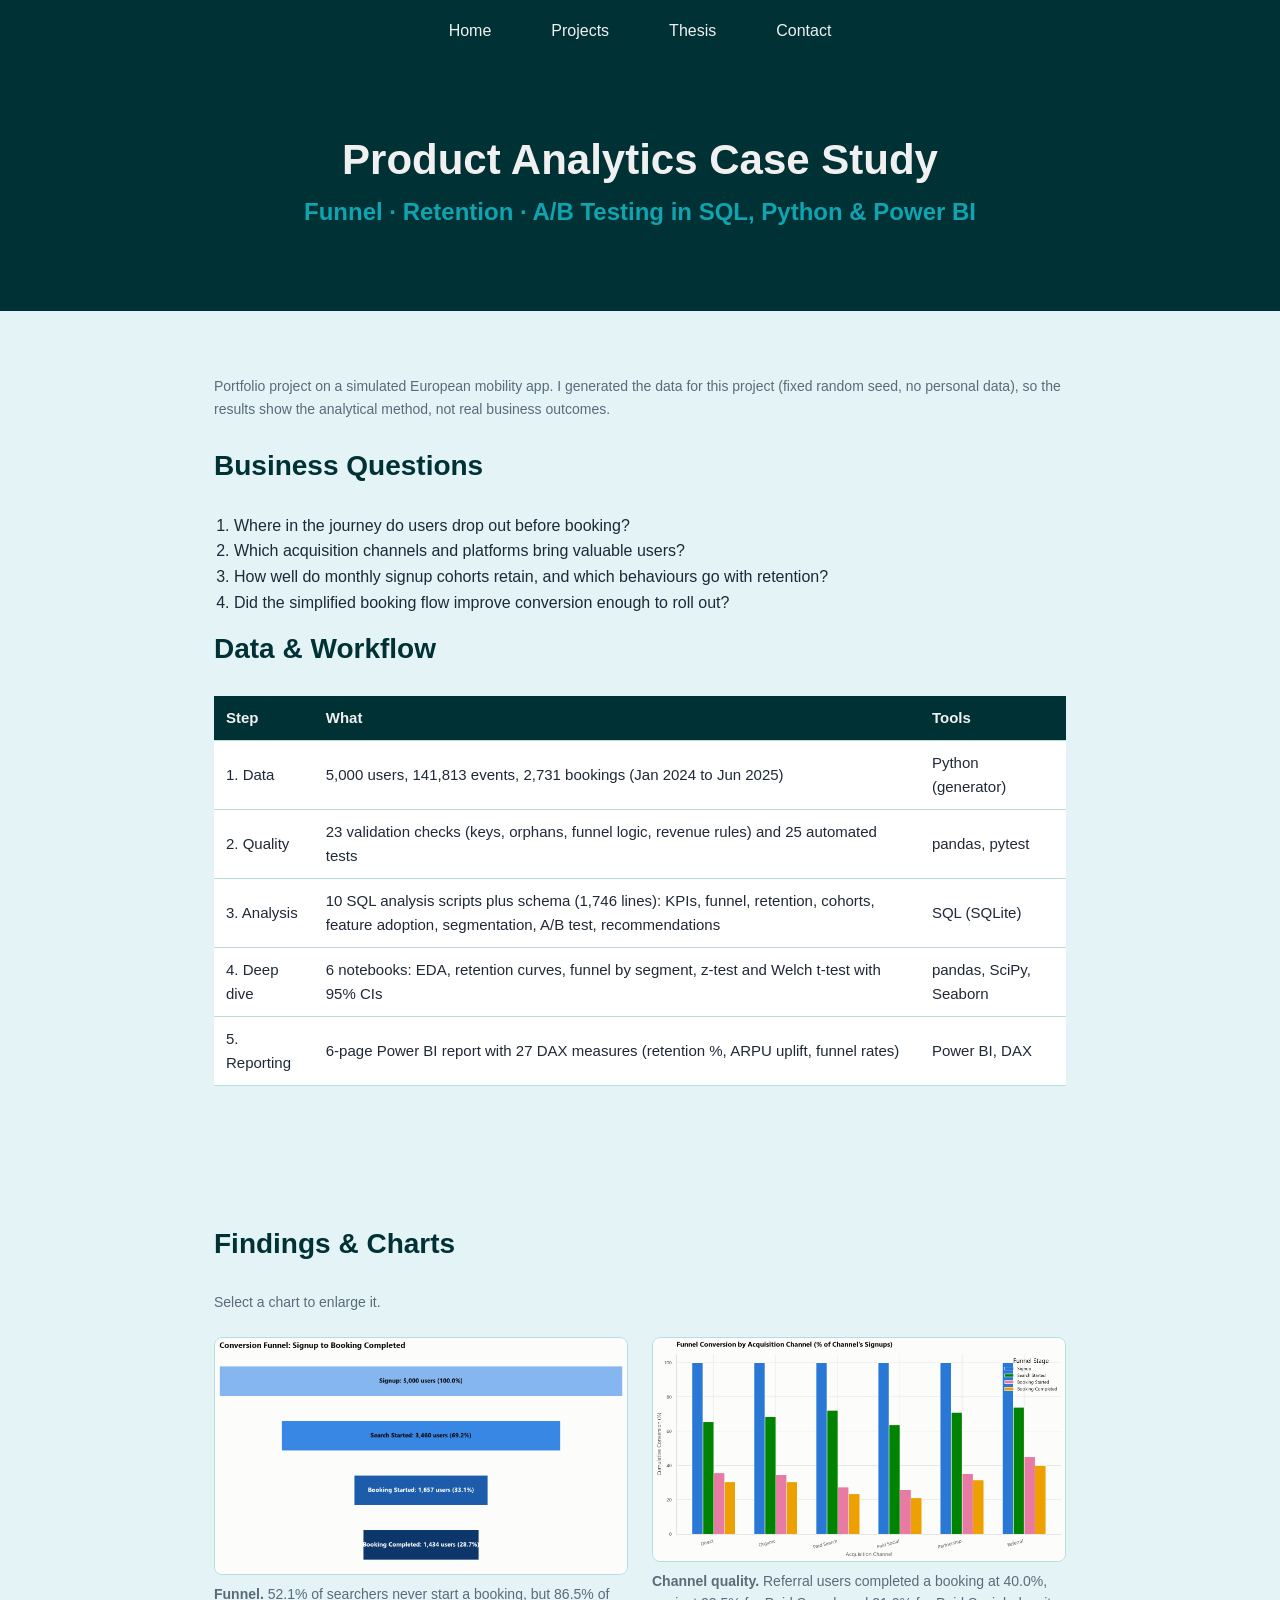
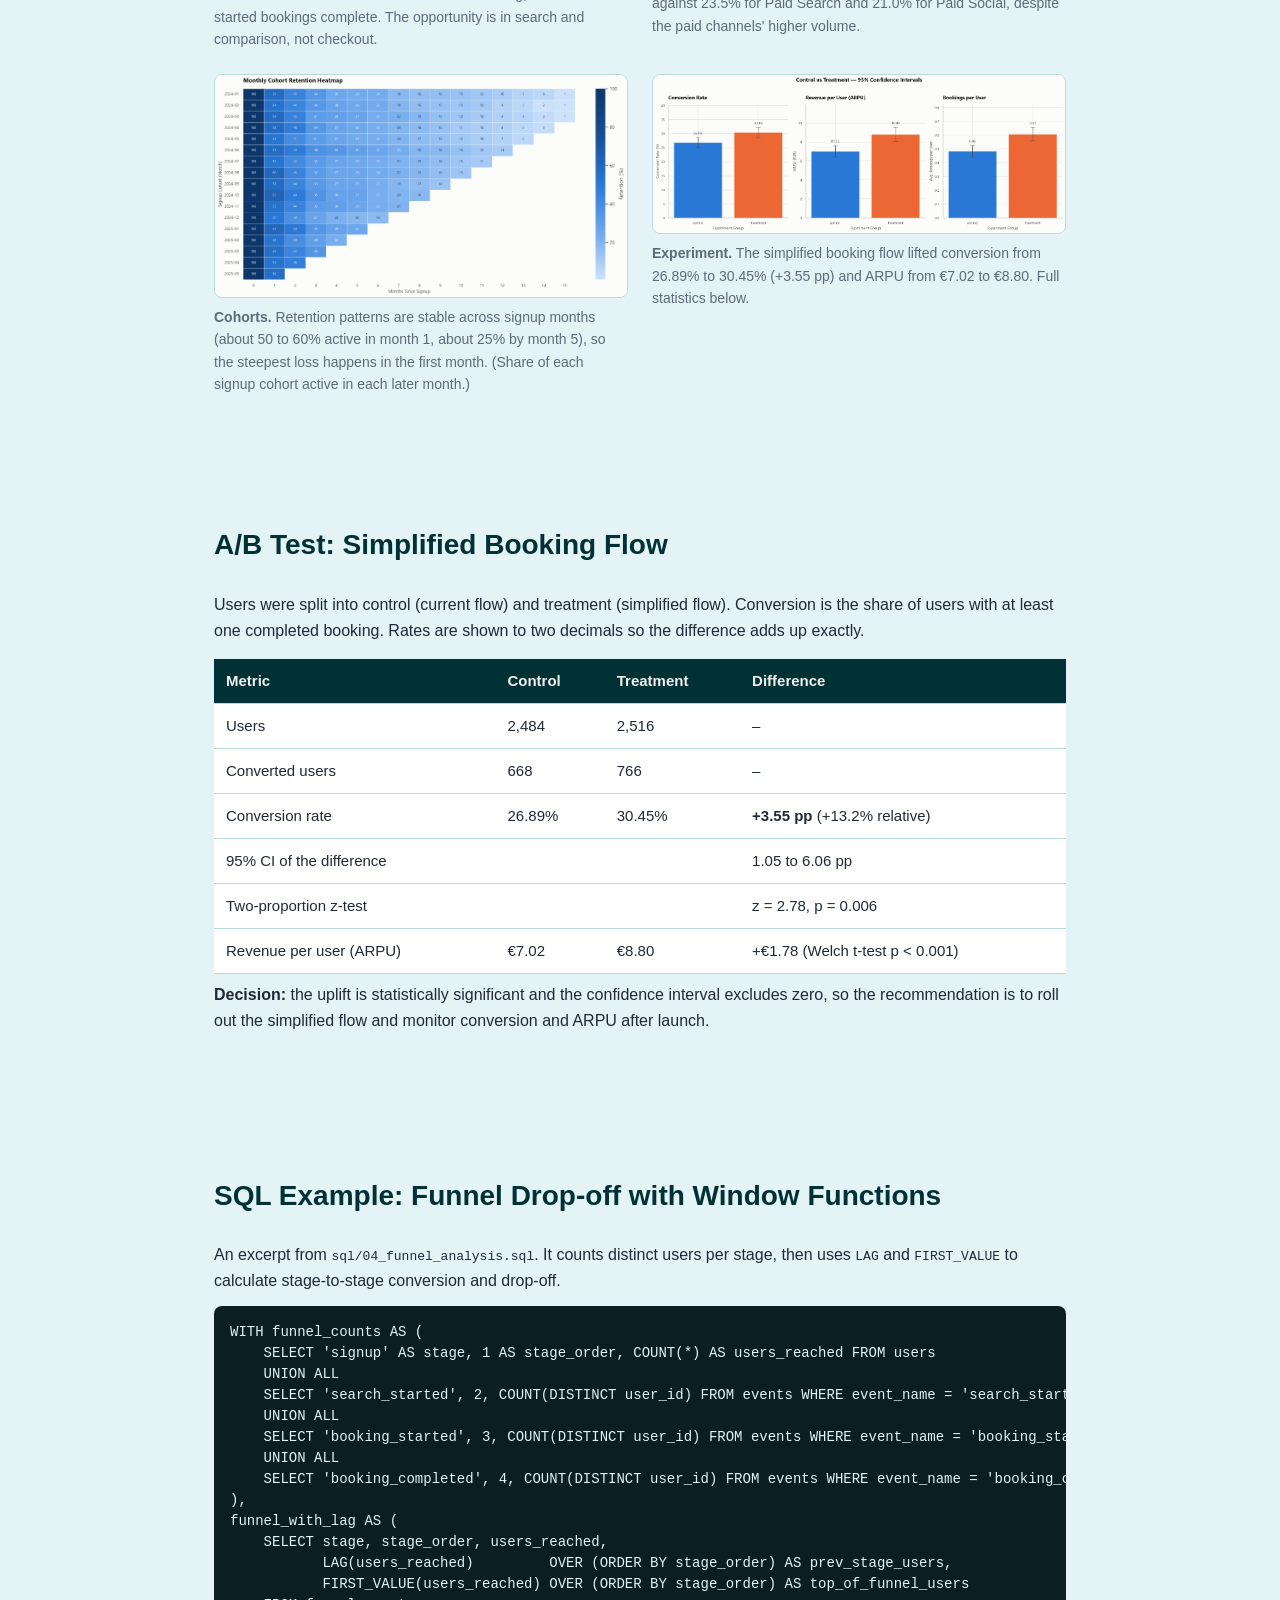
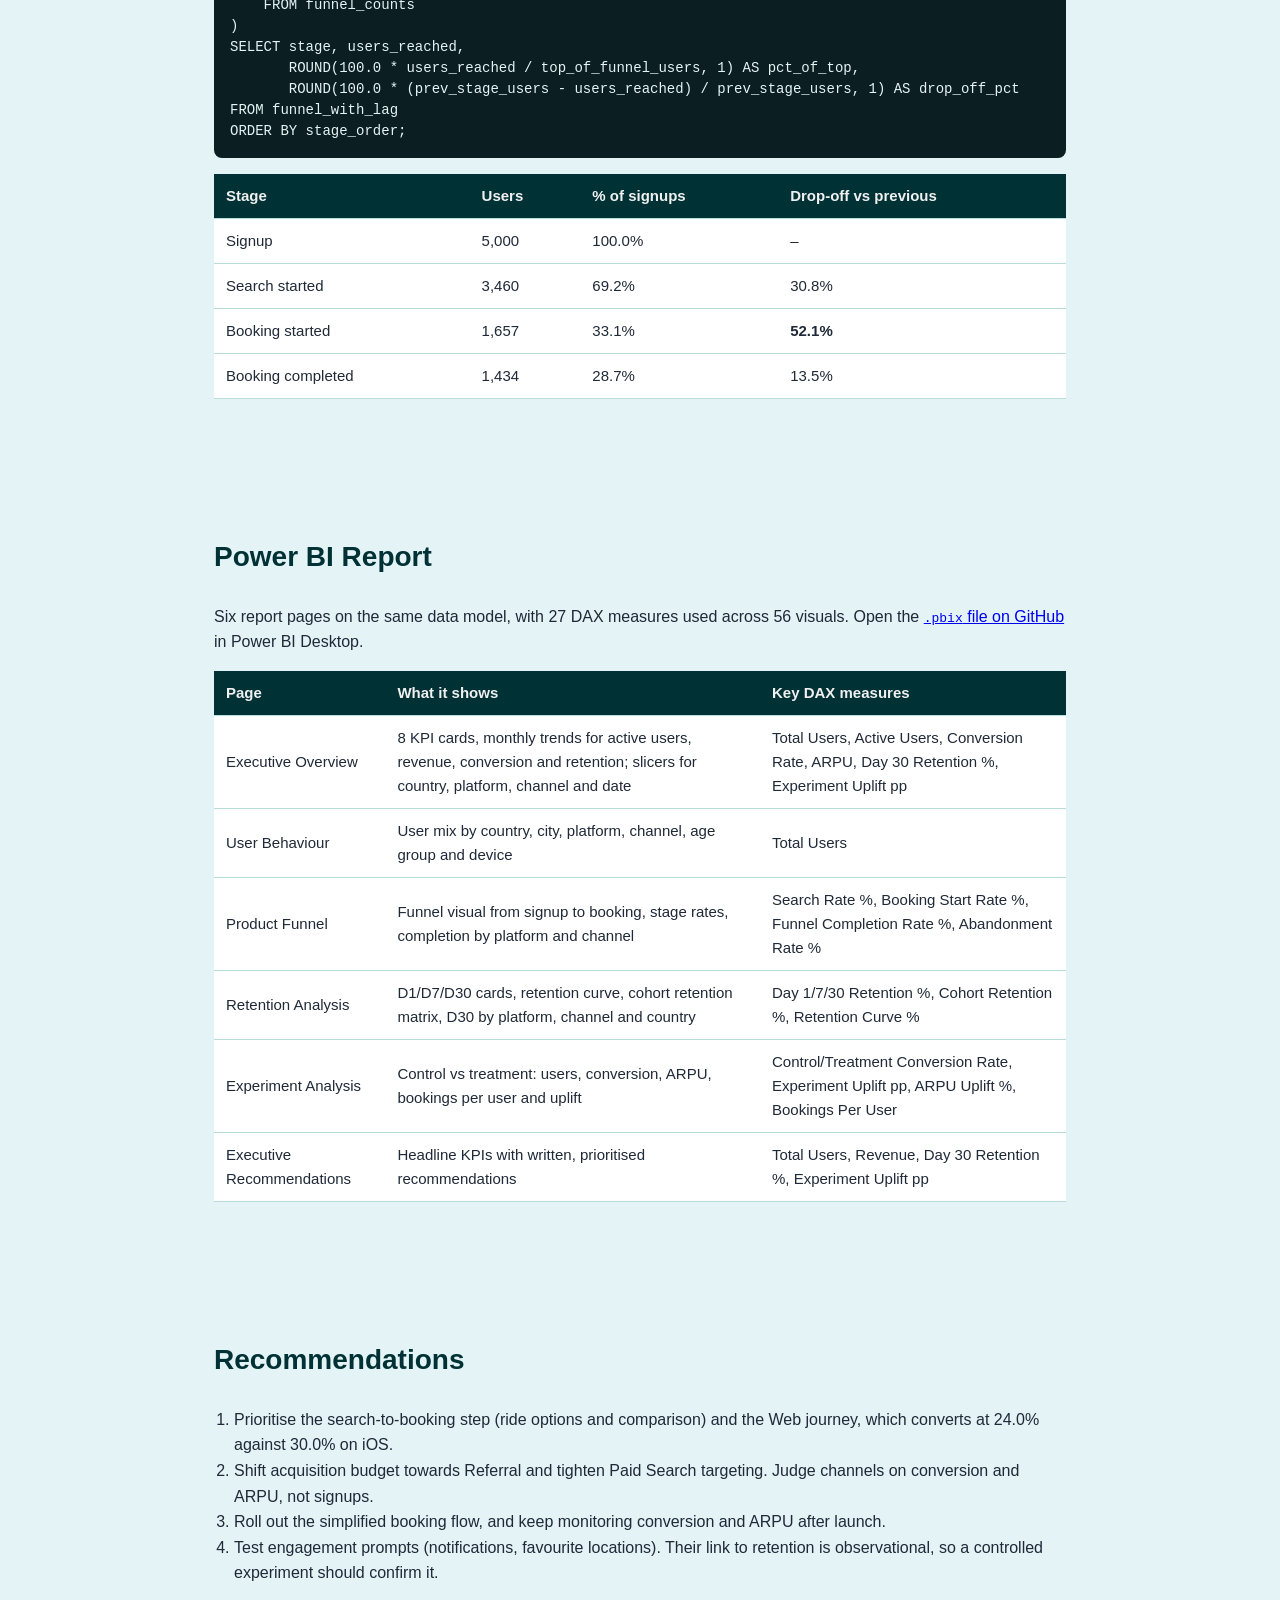
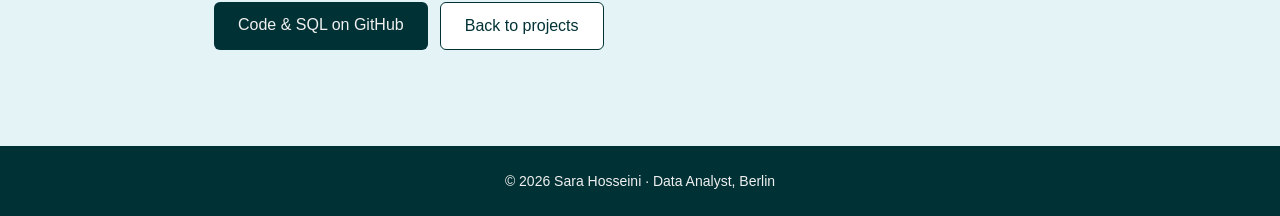
==== commit 1918c35f: "Final pass: verified A/B statistics (2-dp rates), 27 DAX measures, stronger experience wording Co-Au" ====
--- a/project-analytics.html
+++ b/project-analytics.html
@@ -50,9 +50,9 @@
                 <tbody>
                     <tr><td>1. Data</td><td>5,000 users, 141,813 events, 2,731 bookings (Jan 2024 to Jun 2025)</td><td>Python (generator)</td></tr>
                     <tr><td>2. Quality</td><td>23 validation checks (keys, orphans, funnel logic, revenue rules) and 25 automated tests</td><td>pandas, pytest</td></tr>
-                    <tr><td>3. Analysis</td><td>10 SQL scripts: KPIs, funnel, retention, cohorts, feature adoption, segmentation, A/B test, recommendations</td><td>SQL (SQLite)</td></tr>
+                    <tr><td>3. Analysis</td><td>10 SQL analysis scripts plus schema (1,746 lines): KPIs, funnel, retention, cohorts, feature adoption, segmentation, A/B test, recommendations</td><td>SQL (SQLite)</td></tr>
                     <tr><td>4. Deep dive</td><td>6 notebooks: EDA, retention curves, funnel by segment, z-test and Welch t-test with 95% CIs</td><td>pandas, SciPy, Seaborn</td></tr>
-                    <tr><td>5. Reporting</td><td>6-page Power BI report with about 30 DAX measures (retention %, ARPU uplift, funnel rates)</td><td>Power BI, DAX</td></tr>
+                    <tr><td>5. Reporting</td><td>6-page Power BI report with 27 DAX measures (retention %, ARPU uplift, funnel rates)</td><td>Power BI, DAX</td></tr>
                 </tbody>
             </table>
         </div>
@@ -78,18 +78,37 @@
                 <button class="img-button" type="button" aria-label="Enlarge cohort retention heatmap">
                     <img src="assets/images/21_cohort_retention_heatmap.png" alt="Monthly cohort retention heatmap; around 50 to 60 percent of each cohort returns in month 1, falling to about 25 percent by month 5" loading="lazy" width="1925" height="1035">
                 </button>
-                <figcaption><strong>Cohorts.</strong> Retention patterns are stable across signup months (about 50 to 60% active in month 1, about 25% by month 5), so the steepest loss happens in the first month after signup.</figcaption>
+                <figcaption><strong>Cohorts.</strong> Retention patterns are stable across signup months (about 50 to 60% active in month 1, about 25% by month 5), so the steepest loss happens in the first month. (Share of each signup cohort active in each later month.)</figcaption>
             </figure>
             <figure>
                 <button class="img-button" type="button" aria-label="Enlarge A/B test results chart">
-                    <img src="assets/images/32_experiment_dashboard.png" alt="A/B test: conversion 26.9 percent control versus 30.4 percent treatment, ARPU 7.02 versus 8.80 euros, with 95 percent confidence intervals" loading="lazy" width="2234" height="857">
+                    <img src="assets/images/32_experiment_dashboard.png" alt="A/B test: conversion 26.89 percent control versus 30.45 percent treatment, ARPU 7.02 versus 8.80 euros, with 95 percent confidence intervals" loading="lazy" width="2234" height="857">
                 </button>
-                <figcaption><strong>Experiment.</strong> The simplified booking flow lifted conversion from 26.9% to 30.4% (+3.6 pp, z = 2.78, p &lt; 0.01) and ARPU from €7.02 to €8.80.</figcaption>
+                <figcaption><strong>Experiment.</strong> The simplified booking flow lifted conversion from 26.89% to 30.45% (+3.55 pp) and ARPU from €7.02 to €8.80. Full statistics below.</figcaption>
             </figure>
         </div>
         <dialog id="imgDialog" aria-label="Enlarged chart">
             <img id="imgDialogContent" src="" alt="">
         </dialog>
+    </section>
+
+    <section id="experiment">
+        <h2>A/B Test: Simplified Booking Flow</h2>
+        <p>Users were split into control (current flow) and treatment (simplified flow). Conversion is the share of users with at least one completed booking. Rates are shown to two decimals so the difference adds up exactly.</p>
+        <div class="table-wrap">
+            <table>
+                <thead><tr><th>Metric</th><th>Control</th><th>Treatment</th><th>Difference</th></tr></thead>
+                <tbody>
+                    <tr><td>Users</td><td>2,484</td><td>2,516</td><td>–</td></tr>
+                    <tr><td>Converted users</td><td>668</td><td>766</td><td>–</td></tr>
+                    <tr><td>Conversion rate</td><td>26.89%</td><td>30.45%</td><td><strong>+3.55 pp</strong> (+13.2% relative)</td></tr>
+                    <tr><td>95% CI of the difference</td><td colspan="2"></td><td>1.05 to 6.06 pp</td></tr>
+                    <tr><td>Two-proportion z-test</td><td colspan="2"></td><td>z = 2.78, p = 0.006</td></tr>
+                    <tr><td>Revenue per user (ARPU)</td><td>€7.02</td><td>€8.80</td><td>+€1.78 (Welch t-test p &lt; 0.001)</td></tr>
+                </tbody>
+            </table>
+        </div>
+        <p><strong>Decision:</strong> the uplift is statistically significant and the confidence interval excludes zero, so the recommendation is to roll out the simplified flow and monitor conversion and ARPU after launch.</p>
     </section>
 
     <section id="sql">
@@ -130,9 +149,21 @@
 
     <section id="powerbi">
         <h2>Power BI Report</h2>
-        <p>Six pages built on the same data: <strong>Executive Overview</strong> (KPI cards, trend lines, slicers), <strong>User Behaviour</strong>, <strong>Product Funnel</strong>, <strong>Retention Analysis</strong> (cohort matrix, D1/D7/D30), <strong>Experiment Analysis</strong> (control vs treatment, uplift) and <strong>Executive Recommendations</strong>. The measures are written in DAX, for example <em>Day 7 Retention %</em>, <em>Experiment Uplift pp</em> and <em>ARPU Uplift %</em>.</p>
-        <!-- TODO: add Power BI page screenshots (assets/images/powerbi-*.png) here -->
-        <p>The <code>.pbix</code> file is in the <a href="https://github.com/Sara-Hosseini/product-analytics-case-study/tree/main/dashboard" target="_blank" rel="noopener noreferrer">GitHub repository</a>.</p>
+        <p>Six report pages on the same data model, with 27 DAX measures used across 56 visuals. Open the <a href="https://github.com/Sara-Hosseini/product-analytics-case-study/tree/main/dashboard" target="_blank" rel="noopener noreferrer"><code>.pbix</code> file on GitHub</a> in Power BI Desktop.</p>
+        <!-- POWER BI SCREENSHOTS: add assets/images/powerbi-01-executive-overview.png ... -06-...png here in a .chart-grid -->
+        <div class="table-wrap">
+            <table>
+                <thead><tr><th>Page</th><th>What it shows</th><th>Key DAX measures</th></tr></thead>
+                <tbody>
+                    <tr><td>Executive Overview</td><td>8 KPI cards, monthly trends for active users, revenue, conversion and retention; slicers for country, platform, channel and date</td><td>Total Users, Active Users, Conversion Rate, ARPU, Day 30 Retention %, Experiment Uplift pp</td></tr>
+                    <tr><td>User Behaviour</td><td>User mix by country, city, platform, channel, age group and device</td><td>Total Users</td></tr>
+                    <tr><td>Product Funnel</td><td>Funnel visual from signup to booking, stage rates, completion by platform and channel</td><td>Search Rate %, Booking Start Rate %, Funnel Completion Rate %, Abandonment Rate %</td></tr>
+                    <tr><td>Retention Analysis</td><td>D1/D7/D30 cards, retention curve, cohort retention matrix, D30 by platform, channel and country</td><td>Day 1/7/30 Retention %, Cohort Retention %, Retention Curve %</td></tr>
+                    <tr><td>Experiment Analysis</td><td>Control vs treatment: users, conversion, ARPU, bookings per user and uplift</td><td>Control/Treatment Conversion Rate, Experiment Uplift pp, ARPU Uplift %, Bookings Per User</td></tr>
+                    <tr><td>Executive Recommendations</td><td>Headline KPIs with written, prioritised recommendations</td><td>Total Users, Revenue, Day 30 Retention %, Experiment Uplift pp</td></tr>
+                </tbody>
+            </table>
+        </div>
     </section>
 
     <section>
--- a/css/style.css
+++ b/css/style.css
@@ -446,3 +446,22 @@
 .stats li:hover { border-color: var(--color-accent); }
 .evidence { font-size: 15px; margin-top: 16px; margin-bottom: 0; }
 .evidence a { color: var(--color-primary); font-weight: 600; }
+#hero { padding-top: 64px; padding-bottom: 64px; }
+@media (max-width: 600px) { #hero { padding-top: 40px; padding-bottom: 40px; } }
+.lead { font-size: 18px; color: var(--color-muted); margin-bottom: 20px; }
+.skill-cards { display: grid; grid-template-columns: repeat(3, 1fr); gap: 16px; margin-bottom: 16px; }
+.skill-card {
+  background: var(--color-card);
+  border: 1px solid var(--color-border);
+  border-top: 4px solid var(--color-primary);
+  border-radius: 8px;
+  padding: 18px;
+  display: flex;
+  flex-direction: column;
+}
+.skill-card h3 { font-size: 19px; }
+.skill-card p { font-size: 15px; flex-grow: 1; }
+.skill-card a { color: var(--color-primary); font-weight: 600; font-size: 15px; }
+.experience li strong { color: var(--color-dark); }
+@media (max-width: 900px) { .skill-cards { grid-template-columns: repeat(2, 1fr); } }
+@media (max-width: 600px) { .skill-cards { grid-template-columns: 1fr; } }
